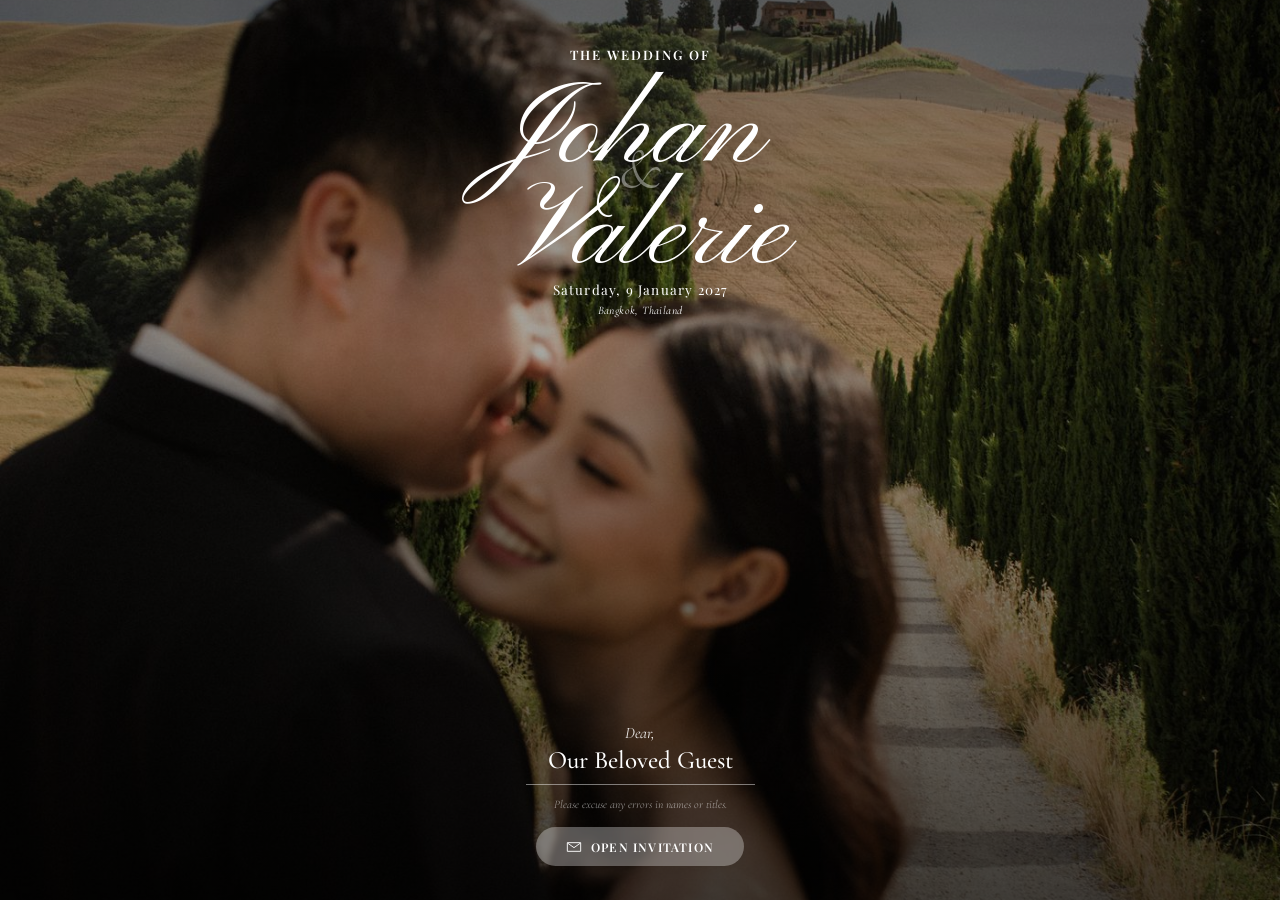
==== index.html @ 8f0fb586 "Keep mobile RSVP fields visible while the keyboard opens" ====
<!DOCTYPE html>
<html lang="en">
<head>
<meta charset="UTF-8">
<meta name="viewport" content="width=device-width, initial-scale=1.0, viewport-fit=cover">
<!-- Safari colours its status bar from this; the page canvas is black too -->
<meta name="theme-color" content="#000000">
<title>The Wedding of Johan &amp; Valerie</title>
<meta name="description" content="We invite you to celebrate the wedding of Johan & Valerie — Saturday, 9 January 2027 in Bangkok, Thailand.">
<!-- the engagement invitation's tab icon: our V&J mark, a dedicated 64px image -->
<link rel="icon" href="assets/img/favicon.png">

<!-- Fonts, all serif: Playfair Display for running text, labels and
     headings, Cormorant Garamond for the soft italic lines, the small notes
     and the cover's greeting; Pinyon Script for every name in script
     (original outlines for the opening and profile names), self-hosted, see style.css.
     Guest-name ampersands use the cover's Cormorant Garamond; see style.css
     for the other ampersand faces. -->
<link rel="preconnect" href="https://fonts.googleapis.com">
<link rel="preconnect" href="https://fonts.gstatic.com" crossorigin>
<link href="https://fonts.googleapis.com/css2?family=Playfair+Display:wght@400;500;600&family=Cormorant+Garamond:ital,wght@0,300;0,500;1,300;1,400&display=swap" rel="stylesheet">
<!-- What the opening seconds need: the intro crest (shown 3.5s in), the cover
     photo behind the greeting, and the face the two names are set in. -->
<link rel="preload" as="image" href="assets/img/monogram.webp" fetchpriority="high">
<link rel="preload" as="image" href="assets/img/cover.jpg" fetchpriority="high">
<link rel="preload" as="font" type="font/woff2" href="assets/fonts/PinyonScript.woff2" crossorigin>
<link rel="preload" as="font" type="font/woff2" href="assets/fonts/Ampersand-Bodoni.woff2" crossorigin>
<link rel="preload" as="font" type="font/woff2" href="assets/fonts/Ampersand-Tangerine.woff2" crossorigin>

<!-- Libraries -->
<link rel="stylesheet" href="https://cdn.jsdelivr.net/npm/aos@2.3.1/dist/aos.css">

<link rel="stylesheet" href="assets/css/style.css?v=20261004-mobile-forms">
</head>
<body>

<!-- Safari's bar colour on iOS 26: black strips on the top and bottom edge
     (see .edge-tint in style.css) -->
<div class="edge-tint top" aria-hidden="true"></div>
<div class="edge-tint bottom" aria-hidden="true"></div>

<!-- ══════════════════ INTRO / PRELOADER ══════════════════ -->
<!-- The engagement invitation's intro, beat for beat (timings in style.css). -->
<div id="preloader">
  <div class="preloader-content">
    <div class="intro-greeting">
      <span class="lead">Dear,</span>
      <span class="guest" id="intro-guest">Our Beloved Guest</span>
      <span class="lead">You are invited to</span>
    </div>
    <div class="first-text">THE WEDDING OF</div>
    <div class="intro-stack">
      <div class="intro-name">JOHAN GANDA WIJAYA</div>
      <img src="assets/img/monogram.webp" alt="" class="crest" width="240" height="222" fetchpriority="high">
      <div class="intro-name">EMANUELLA VALERIE DIDY</div>
    </div>
  </div>
</div>

<!-- ══════════════════ COVER (locked until opened) ══════════════════ -->
<!-- The engagement invitation's cover, over the wedding's own photo. -->
<div id="cover-section">
  <img id="cover-bg" src="assets/img/cover.jpg" alt="" fetchpriority="high">
  <div class="cover-scrim"></div>

  <div class="cover-inner">
    <div class="cover-top">
      <h1 class="sr-only">The wedding of Johan &amp; Valerie &mdash; Saturday, 9 January 2027 in Bangkok, Thailand</h1>
      <p class="eyebrow">THE WEDDING OF</p>
      <div class="names-stagger">
        <p class="name-lg">Johan</p>
        <p class="amp-lg">&amp;</p>
        <p class="name-lg">Valerie</p>
      </div>
      <p class="datestrip">Saturday, 9 January 2027<em style="display:block;font-family:var(--serif-light);font-size:.85em;letter-spacing:.4px;margin-top:5px;">Bangkok, Thailand</em></p>
    </div>

    <div class="cover-bottom">
      <p class="dear">Dear,</p>
      <p class="guest-name" id="guest-name">Our Beloved Guest</p>
      <p class="apology">Please excuse any errors in names or titles.</p>
      <button id="open-invitation" type="button">
        <svg viewBox="0 0 24 24" class="ico" aria-hidden="true"><path d="M2 5.5h20v13H2z" fill="none" stroke="currentColor" stroke-width="1.4"/><path d="M2.5 6.2 12 13l9.5-6.8" fill="none" stroke="currentColor" stroke-width="1.4"/></svg>
        <span>OPEN INVITATION</span>
      </button>
    </div>
  </div>
</div>

<!-- ══════════════════ FIXED UI ══════════════════ -->
<aside id="side-panel" aria-hidden="true">
  <div class="panel-photo" style="background-image:url('assets/img/panel.jpg')"></div>
  <div class="panel-caption">
    <p class="kicker light">THE WEDDING OF</p>
    <h2 class="serif light">Johan &amp; Valerie</h2>
    <p class="micro light">SATURDAY, 9 JANUARY 2027 — LA CHAPELLE, BANGKOK</p>
  </div>
</aside>

<!-- The one background video ("Video baru", in the engagement's two encodes):
     the 9:16 cut wherever the backdrop stands upright (a phone held upright,
     or the invitation column on a desktop), the 16:9 one otherwise. -->
<video id="video-backdrop" muted loop playsinline preload="metadata">
  <source src="assets/video/backdrop-portrait.mp4" media="(max-aspect-ratio: 1/1), (min-width: 1024px)" type="video/mp4">
  <source src="assets/video/backdrop-landscape.mp4" type="video/mp4">
</video>
<!-- The still shown until it plays is each encode's first frame. poster is one
     attribute and cannot follow a media query as <source> does, so it is set
     here, next to the element, before the browser would fetch the wrong one. -->
<script>
  document.getElementById('video-backdrop').poster =
    matchMedia('(max-aspect-ratio: 1/1), (min-width: 1024px)').matches
      ? 'assets/img/backdrop-portrait.jpg' : 'assets/img/backdrop-landscape.jpg';
</script>

<!-- Menu — the engagement invitation's: our bare monogram, top right; a 45° turn
     of the mark opens a full-screen list. -->
<button id="nav-toggle" class="nav-toggle" aria-label="Menu" aria-expanded="false" aria-controls="nav-menu" hidden>
  <img class="nav-mono" src="assets/img/monogram.webp" alt="">
</button>

<nav id="nav-menu" class="nav-menu">
  <ul>
    <li><a href="#hero">Home</a></li>
    <li><a href="#groom">Groom &amp; Bride</a></li>
    <li><a href="#story">Our Love Story</a></li>
    <li><a href="#events">Event Details</a></li>
    <li><a href="#rsvp">RSVP &amp; Wishes</a></li>
    <li><a href="#gallery">Gallery</a></li>
  </ul>
  <p class="nav-hint">Select one of the menus above to navigate.</p>
</nav>

<!-- Music — the engagement's round button, bottom left (the menu has the top right) -->
<button id="sound-toggle" aria-label="Toggle music" hidden>
  <svg id="icon-play" viewBox="0 0 24 24" aria-hidden="true"><path d="M8 5.5v13l11-6.5z"/></svg>
  <svg id="icon-pause" viewBox="0 0 24 24" aria-hidden="true" style="display:none"><rect x="7" y="5" width="3.4" height="14" rx="1"/><rect x="13.6" y="5" width="3.4" height="14" rx="1"/></svg>
</button>

<!-- ══════════════════ INVITATION COLUMN ══════════════════ -->
<main id="invitation" tabindex="-1">

  <!-- 1 · HERO over video — the engagement invitation's first page: eyebrow,
       the names stacked round a ghost ampersand, the date, and the SCROLL cue.
       Each line fades in on a stagger, replayed every time the page comes
       back into view (.reanimate, see main.js). -->
  <section class="child window hero" id="hero">
    <div class="bg-scrim"></div>
    <div class="hero-inner">
      <p class="eyebrow reanimate fade delay200ms">THE WEDDING OF</p>
      <div class="names-centred reanimate fade delay400ms">
        <p class="name-lg">Johan</p>
        <p class="amp-centred">&amp;</p>
        <p class="name-lg">Valerie</p>
      </div>
      <p class="datestrip reanimate fade delay600ms">Saturday, 9 January 2027<em style="display:block;font-family:var(--serif-light);font-size:.85em;letter-spacing:.4px;margin-top:5px;">Bangkok, Thailand</em></p>
    </div>
    <div class="scroll-cue reanimate fade delay1000ms" aria-hidden="true"><span>SCROLL</span><i></i></div>
  </section>

  <!-- 2 · DEAR GUEST -->
  <section class="child photo-section" id="dear" style="background-image:url('assets/img/2.jpg')">
    <div class="section-scrim"></div>
    <div class="content light" data-aos="fade">
      <p class="micro">Dear,</p>
      <h2 class="serif-italic guest-name-slot">Our Beloved Guest</h2>
      <div class="hairline light"></div>
      <p class="body">With hearts full of joy, we look forward to sharing our wedding day with the people who hold a special place in our lives.</p>
      <p class="body">We warmly invite you to join us in Bangkok, Thailand, to celebrate the beginning of our forever. Having you beside us would make this day all the more meaningful.</p>
    </div>
  </section>

  <!-- 3 · VERSE -->
  <section class="child photo-section" id="verse" style="background-image:url('assets/img/verse.jpg')">
    <div class="section-scrim dark"></div>
    <div class="content" data-aos="fade">
      <p class="eyebrow light">MATTHEW 19 : 6</p>
      <p class="serif-italic light verse-text">&ldquo;So they are no longer two, but one flesh.<br>Therefore what God has joined together,<br>let no one separate.&rdquo;</p>
    </div>
  </section>

  <!-- 4 · GROOM — the engagement's person page, over the wedding's portrait -->
  <section class="child photo-section person" id="groom" style="background-image:url('assets/img/groom.jpg?v=20261003-portraits')">
    <div class="scrim-person"></div>
    <div class="person-inner">
      <p class="person-label reanimate fade delay200ms">THE GROOM</p>
      <div class="person-name reanimate fade delay300ms">
        <p class="name-script">Johan</p>
      </div>
      <p class="fullname reanimate fade delay500ms">Johan Ganda Wijaya</p>
      <p class="parents reanimate fade delay700ms">Son of<br><span class="pname">Mr. Gunawan Ganda Wijaya</span> &amp; <span class="pname">Mrs. Leni Lusianti</span></p>
    </div>
  </section>

  <!-- 5 · BRIDE -->
  <section class="child photo-section person" id="bride" style="background-image:url('assets/img/bride.jpg?v=20261003-portraits')">
    <div class="scrim-person"></div>
    <div class="person-inner">
      <p class="person-label reanimate fade delay200ms">THE BRIDE</p>
      <div class="person-name reanimate fade delay300ms">
        <p class="name-script">Valerie</p>
      </div>
      <p class="fullname reanimate fade delay500ms">Emanuella Valerie Didy</p>
      <p class="parents reanimate fade delay700ms">Daughter of<br><span class="pname">Mr. Didy Ongkowidjaja</span> &amp; <span class="pname">Mrs. Widia Wijaya</span></p>
    </div>
  </section>

  <!-- 6 · LOVE STORY -->
  <section class="child photo-section" id="story" style="background-image:url('assets/img/story.jpg')">
    <div class="section-scrim dark"></div>
    <div class="content" data-aos="fade">
      <p class="eyebrow light">OUR LOVE STORY</p>
      <h2 class="serif light">A Story Written<br>Into Forever</h2>
      <p class="serif-italic light story-text">Placeholder for your story — how you met, the laughter, the journey, and the moment you both knew. A few short lines feel best here.</p>
    </div>
  </section>

  <!-- 8 · EVENTS — one shared date and venue, then a timed schedule for the
       three wedding-day events. One pair of buttons serves the page; the
       calendar file holds all of the guest's events. Holy Matrimony (and
       the line after it) shows only with &hm=1, see main.js. -->
  <section class="child photo-section events" id="events" style="background-image:url('assets/img/events.jpg')">
    <div class="section-scrim"></div>
    <div class="content events-inner">
      <div class="card-grid event-date reanimate fade delay100ms">
        <div class="card-side"><i class="rule"></i><span>SATURDAY</span><i class="rule"></i></div>
        <time class="card-date" datetime="2027-01-09"><span class="mon">JAN</span><span class="day">9</span><span class="yr">2027</span></time>
        <div class="card-side"><i class="rule"></i><span>BANGKOK</span><i class="rule"></i></div>
      </div>
      <p class="event-venue reanimate fade delay100ms">La Chapelle Bangkok</p>
      <article class="event-card reanimate fade delay200ms" id="event-holmat">
        <h3 class="card-title">Holy Matrimony</h3>
        <time class="event-time" datetime="2027-01-09T15:00:00+07:00">3.00 PM</time>
        <p class="address">Jardin de Juliet</p>
      </article>
      <div class="event-divider reanimate fade delay300ms" id="holmat-divider"></div>
      <article class="event-card reanimate fade delay400ms" id="event-cocktail">
        <h3 class="card-title">Cocktail Party</h3>
        <time class="event-time" datetime="2027-01-09T16:00:00+07:00">4.00 PM</time>
        <p class="address">La Fontaine</p>
      </article>
      <div class="event-divider reanimate fade delay500ms"></div>
      <article class="event-card reanimate fade delay600ms" id="event-reception">
        <h3 class="card-title">The Reception</h3>
        <time class="event-time" datetime="2027-01-09T18:00:00+07:00">6.00 PM</time>
        <p class="address">Saint Hall</p>
      </article>
      <div class="pill-row events-actions reanimate fade delay700ms">
        <a class="pill pill-ghost" data-calendar="all" href="#">ADD TO CALENDAR</a>
        <a class="pill pill-ghost" href="https://maps.app.goo.gl/wJNkqQa7CohiGJSt9" target="_blank" rel="noopener">GOOGLE MAPS</a>
      </div>
    </div>
  </section>

  <!-- 8b · WELCOME DINNER, the night before, after the wedding day's
       events: one card in the events page's style, over the video. It has its own pair of buttons, as it is at
       Asiatique, not La Chapelle. White type and the dark veil come from
       .light and .section-scrim.dark, so an older cached stylesheet still
       shows it right. -->
  <section class="child window" id="welcome">
    <div class="section-scrim dark"></div>
    <div class="content events-inner light">
      <article class="event-card reanimate fade delay200ms" id="event-welcome">
        <h3 class="card-title">WELCOME DINNER</h3>
        <div class="card-grid">
          <div class="card-side"><i class="rule"></i><span>FRIDAY</span><i class="rule"></i></div>
          <div class="card-date"><span class="mon">JAN</span><span class="day">8</span><span class="yr">2027</span></div>
          <div class="card-side"><i class="rule"></i><span>5:30 PM</span><i class="rule"></i></div>
        </div>
        <p class="venue">Asiatique The Riverfront</p>
        <p class="address">or depart from Asawin Grand Convention Hotel at 4:30 PM</p>
      </article>
      <div class="pill-row events-actions reanimate fade delay400ms">
        <a class="pill pill-ghost" data-calendar="welcome" href="#">ADD TO CALENDAR</a>
        <a class="pill pill-ghost" href="https://www.google.com/maps/search/?api=1&amp;query=Asiatique+The+Riverfront+Bangkok" target="_blank" rel="noopener">GOOGLE MAPS</a>
      </div>
    </div>
  </section>

  <!-- 9 · COUNTDOWN (over video) -->
  <section class="child window" id="countdown">
    <div class="section-scrim dark"></div>
    <div class="content" data-aos="fade">
      <p class="eyebrow light">COUNTING DOWN TO OUR WEDDING DAY</p>
      <div class="count-grid light">
        <div class="count-cell"><span id="cd-days">0</span><label>Days</label></div>
        <div class="count-cell"><span id="cd-hours">0</span><label>Hours</label></div>
        <div class="count-cell"><span id="cd-mins">0</span><label>Minutes</label></div>
        <div class="count-cell"><span id="cd-secs">0</span><label>Seconds</label></div>
      </div>
      <p class="serif-italic light"><time datetime="2027-01-09T15:00:00+07:00">Saturday, 9 January 2027</time></p>
    </div>
  </section>

  <!-- 10 · RSVP — this page and the two steps after it are windows onto the
       video, as the wishes page is (.rsvp-page in style.css) -->
  <section class="child rsvp-page" id="rsvp">
    <div class="section-scrim"></div>
    <div class="content" data-aos="fade">
      <p class="eyebrow">RSVP</p>
      <h2 class="serif" id="rsvp-title">Kindly Confirm<br>Your Presence</h2>
      <form id="rsvp-form" autocomplete="off">
        <!-- step 1: attendance, party size, wishes -->
        <div id="rsvp-step1">
          <p class="center rsvp-deadline">Please respond by <a href="assets/rsvp-reminder.ics" aria-label="Add a reminder for the RSVP deadline on 9 December 2026">9 December 2026</a></p>
          <label class="field-label">Attendance</label>
          <div class="radio-row">
            <label class="radio"><input type="radio" name="attendance" value="yes" checked><span>Joyfully Attending</span></label>
            <label class="radio"><input type="radio" name="attendance" value="no"><span>Regretfully Unable</span></label>
          </div>
          <div id="rsvp-count-field">
            <label class="field-label" id="guest-count-label" for="rsvp-guests">No of Guest</label>
            <div class="stepper">
              <button type="button" id="step-minus" aria-label="Fewer guests">&minus;</button>
              <input id="rsvp-guests" type="number" value="1" min="1" max="2" readonly>
              <button type="button" id="step-plus" aria-label="More guests">+</button>
            </div>
          </div>
          <label class="field-label" for="rsvp-wishes">Wishes</label>
          <textarea id="rsvp-wishes" rows="3" maxlength="500" placeholder="Share your wishes and blessings&hellip;"></textarea>
          <button type="button" class="btn solid" id="rsvp-next">CONTINUE</button>
          <button type="submit" class="btn solid" id="rsvp-send" hidden>Send Response</button>
        </div>
        <!-- step 2: each guest's name, diet and welcome-dinner attendance -->
        <div id="rsvp-step2" hidden>
          <p class="note center rsvp-instruction">Please enter the full name of each attending guest.</p>
          <p class="note center rsvp-instruction" id="rsvp-welcome-note" hidden>Will each guest join our welcome dinner on Friday, 8 January 2027?</p>
          <p class="guest-progress center" id="rsvp-guest-progress" aria-live="polite"></p>
          <div id="rsvp-guest-names"></div>
          <button type="submit" class="btn solid" id="rsvp-confirm">Continue</button>
          <button type="button" class="btn ghost" id="rsvp-back">Back</button>
        </div>
        <input type="text" name="website" id="rsvp-hp" tabindex="-1" autocomplete="off" aria-hidden="true">
        <p class="micro muted center" id="rsvp-note" role="status" aria-live="polite" hidden></p>
      </form>
    </div>
  </section>

  <!-- 10a · INFORMATION (unlocks after attending guest details) -->
  <section class="child rsvp-page" id="info" hidden>
    <div class="section-scrim"></div>
    <div class="content" data-aos="fade">
      <p class="eyebrow">BEFORE THE CELEBRATION</p>
      <h2 class="serif">For Our Guest</h2>

      <div class="info-section">
        <p class="micro">DRESS CODE</p>
        <p class="serif-italic dress-theme">Understated Elegance</p>
        <p class="dress-group-label">LADIES</p>
        <p class="body">Please wear formal attire in one of the shades below. We kindly ask that you avoid beading, sequins and glitter.</p>
        <ul class="dress-palette" aria-label="Suggested colours for ladies">
          <li><span class="sr-only">Pastel yellow</span><span class="dress-swatch pastel-yellow" aria-hidden="true"></span></li>
          <li><span class="sr-only">Rose smoke</span><span class="dress-swatch pastel-pink" aria-hidden="true"></span></li>
          <li><span class="sr-only">Laurel green</span><span class="dress-swatch pastel-green" aria-hidden="true"></span></li>
          <li><span class="sr-only">Khaki</span><span class="dress-swatch khaki" aria-hidden="true"></span></li>
        </ul>
        <p class="dress-group-label">GENTLEMEN</p>
        <p class="body">Please wear a classic suit in either of the shades below.</p>
        <ul class="dress-palette gentlemen" aria-label="Suggested suit colours for gentlemen">
          <li><span class="sr-only">Black</span><span class="dress-swatch black" aria-hidden="true"></span></li>
          <li><span class="sr-only">Khaki</span><span class="dress-swatch khaki" aria-hidden="true"></span></li>
        </ul>
      </div>

      <div class="info-section">
        <p class="micro">AN ADULTS-ONLY CELEBRATION</p>
        <p class="body">With all our love, we&rsquo;ve chosen to make our wedding an adults-only celebration, as our venue isn&rsquo;t able to accommodate children. As much as we adore your little ones, we warmly ask that no little ones join us on the day. We hope this early note gives you plenty of time to arrange care, and we can&rsquo;t wait to celebrate the evening with you.</p>
      </div>

      <button type="button" class="btn solid" id="info-continue">Continue to Accommodation Details</button>
      <p class="note center" id="info-progress-note">One more short step to complete your RSVP</p>
    </div>
  </section>

  <!-- 10b · ACCOMMODATION DETAILS (unlocks after the information step) -->
  <section class="child rsvp-page" id="details" hidden>
    <div class="section-scrim"></div>
    <div class="content" data-aos="fade">
      <div id="details-form-wrap">
        <p class="eyebrow">ONE LAST STEP</p>
        <h2 class="serif">Accommodation Details</h2>
        <form id="details-form" autocomplete="off">
          <label class="field-label">Accommodation</label>
          <div class="radio-col">
            <label class="radio"><input type="radio" name="accommodation" value="provided"><span><strong>Asawin Grand Convention Hotel <span class="stars" aria-label="5 stars">&#9733;&#9733;&#9733;&#9733;&#9733;</span></strong><em>Our treat &mdash; <a href="https://maps.app.goo.gl/W8K9ERwkXiMMZL7E8" target="_blank" rel="noopener">view on Maps</a></em></span></label>
            <label class="radio"><input type="radio" name="accommodation" value="self"><span><strong>I&rsquo;ll arrange my own stay</strong><em>No accommodation needed</em></span></label>
            <label class="radio"><input type="radio" name="accommodation" value="custom"><span><strong>Custom arrangements</strong><em>Extra nights at Asawin or an optional upgrade to The Ritz-Carlton</em></span></label>
          </div>
          <div class="custom-contact" id="custom-contact" hidden>
            <p class="note">We&rsquo;d be happy to help you extend your stay at Asawin or arrange an upgrade to The Ritz-Carlton at our group rate. Please contact us for details.</p>
            <a class="btn ghost" href="https://wa.me/6281216668858" target="_blank" rel="noopener">Contact here</a>
          </div>
          <div id="details-nights-row" hidden>
            <label class="field-label" for="details-nights">Number of Nights</label>
            <select id="details-nights">
              <option value="">&mdash; select &mdash;</option>
              <option value="1">1 night</option>
              <option value="2">2 nights</option>
            </select>
            <p class="nights-note" id="details-nights-note"></p>
          </div>
          <label class="field-label" for="details-arrival-trigger">Arrival <span class="optional">(optional &mdash; date &amp; hour)</span></label>
          <div class="arrival-row">
            <button id="details-arrival-trigger" class="arrival-trigger" type="button" aria-controls="arrival-calendar" aria-expanded="false"><span id="details-arrival-text">mm/dd/yyyy</span><svg viewBox="0 0 24 24" aria-hidden="true"><rect x="3" y="5" width="18" height="16" rx="1" fill="none" stroke="currentColor" stroke-width="1.5"/><path d="M3 10h18M8 3v4M16 3v4" fill="none" stroke="currentColor" stroke-width="1.5"/></svg></button>
            <input id="details-arrival" type="hidden">
            <select id="details-arrival-hour" aria-label="Arrival hour">
              <option value="">&mdash; hour &mdash;</option>
              <option value="0">00:00</option>
              <option value="1">01:00</option>
              <option value="2">02:00</option>
              <option value="3">03:00</option>
              <option value="4">04:00</option>
              <option value="5">05:00</option>
              <option value="6">06:00</option>
              <option value="7">07:00</option>
              <option value="8">08:00</option>
              <option value="9">09:00</option>
              <option value="10">10:00</option>
              <option value="11">11:00</option>
              <option value="12">12:00</option>
              <option value="13">13:00</option>
              <option value="14">14:00</option>
              <option value="15">15:00</option>
              <option value="16">16:00</option>
              <option value="17">17:00</option>
              <option value="18">18:00</option>
              <option value="19">19:00</option>
              <option value="20">20:00</option>
              <option value="21">21:00</option>
              <option value="22">22:00</option>
              <option value="23">23:00</option>
            </select>
          </div>
          <div class="arrival-calendar" id="arrival-calendar" role="group" aria-label="Choose an arrival date in January 2027" hidden>
            <p class="arrival-calendar-title">January 2027</p>
            <div class="arrival-calendar-grid weekdays" aria-hidden="true"><span>Sun</span><span>Mon</span><span>Tue</span><span>Wed</span><span>Thu</span><span>Fri</span><span>Sat</span></div>
            <div class="arrival-calendar-grid days" id="arrival-days"></div>
            <button class="arrival-calendar-clear" id="arrival-clear" type="button">Clear date</button>
          </div>
          <div class="notes-card">
            <p class="micro">QUESTIONS?</p>
            <p class="questions-copy">Contact us on WhatsApp at <a href="https://wa.me/6281216668858" target="_blank" rel="noopener">+62 812-1666-8858</a></p>
          </div>
          <button type="submit" class="btn solid">Complete RSVP</button>
          <p class="micro muted center" id="details-note">Required to complete your confirmation</p>
        </form>
      </div>
      <div id="details-done" hidden>
        <p class="eyebrow">ALL SET</p>
        <h2 class="serif">Thank You!</h2>
        <p class="serif-italic done-line" id="details-done-line">Your RSVP is complete.<br>We can&rsquo;t wait to celebrate with you.</p>
        <div class="hairline"></div>
        <p class="body" id="details-summary"></p>
        <a class="btn ghost" id="details-contact" href="https://wa.me/6281216668858" target="_blank" rel="noopener" hidden>Contact us on WhatsApp</a>
        <p class="note">To update your response, choose Edit response below.</p>
        <button type="button" class="btn ghost" id="details-edit-response">EDIT RESPONSE</button>
      </div>
    </div>
  </section>

  <!-- 11 · WISHES (over video) -->
  <section class="child window" id="wishes">
    <div class="section-scrim dark"></div>
    <div class="content" data-aos="fade">
      <p class="eyebrow">WISHES</p>
      <h2 class="serif">Words of Blessing</h2>
      <div id="wish-list"></div>
      <div class="wish-nav">
        <button id="wish-prev" type="button" class="btn ghost" hidden>&larr; Prev</button>
        <button id="wish-next" type="button" class="btn ghost" hidden>Next &rarr;</button>
      </div>
    </div>
  </section>

  <!-- 12 · GALLERY — the engagement's page, over the video: two strips of
       photos drifting opposite ways (filled and driven by main.js, from
       gallery-01..18), the title between them, and a verse to close. A tap
       opens the photo viewer; a swipe scrolls the strip. -->
  <section class="child gallery" id="gallery">
    <div class="section-scrim"></div>
    <div class="marquee reanimate fade delay200ms" data-dir="left">
      <div class="marquee-track" id="row-a"></div>
    </div>
    <h2 class="gallery-title reanimate fade delay400ms">MOMENTS IN TIME</h2>
    <p class="gallery-hint hint-tap reanimate fade delay500ms">Tap a photo to view the slideshow.</p>
    <div class="marquee reanimate fade delay600ms" data-dir="right">
      <div class="marquee-track" id="row-b"></div>
    </div>
    <p class="gallery-hint hint-swipe reanimate fade delay700ms">Swipe to see more</p>
    <p class="gallery-quote reanimate fade delay800ms">&ldquo;I have found the one whom my soul loves.&rdquo;</p>
    <p class="gallery-cite reanimate fade delay900ms">SONG OF SOLOMON 3:4</p>
  </section>

  <!-- 13 · CLOSING -->
  <section class="child photo-section" id="closing" style="background-image:url('assets/img/closing.jpg?v=20261003-0362')">
    <div class="section-scrim dark"></div>
    <div class="content" data-aos="fade">
      <p class="serif-italic light closing-line">We can&rsquo;t wait to celebrate<br>our special day with you</p>
      <h2 class="names light">Johan &amp; Valerie</h2>
      <div class="hairline light"></div>
      <p class="micro light">LA CHAPELLE, BANGKOK &middot; 9 JANUARY 2027</p>
    </div>
  </section>

</main>

<!-- ══════════════════ LIGHTBOX ══════════════════ -->
<div id="lightbox" hidden>
  <img id="lightbox-img" src="" alt="">
  <button id="lightbox-prev" aria-label="Previous">&#10094;</button>
  <button id="lightbox-next" aria-label="Next">&#10095;</button>
  <button id="lightbox-close" aria-label="Close">&#10005;</button>
  <div id="lightbox-counter"></div>
</div>

<!-- Ruelle — I Get To Love You. The supplied .mp3 file contains AAC/MP4 audio,
     so the published copy uses an .m4a extension and the matching MIME type. -->
<audio id="song" loop preload="auto">
  <source src="assets/audio/ruelle-i-get-to-love-you.m4a" type="audio/mp4">
</audio>

<script src="https://cdn.jsdelivr.net/npm/aos@2.3.1/dist/aos.js"></script>
<script src="assets/js/main.js?v=20261004-mobile-forms"></script>
</body>
</html>
---- assets/css/style.css ----
/* ═══════════════════════════════════════════════════════════════
   Johan & Valerie — placeholder invitation
   Art style study: monochrome editorial, hairlines, no shadows,
   frosted glass. All serif: Playfair Display for running text,
   labels and headings, Cormorant Garamond for the soft italic
   lines, Pinyon Script for every name in script, with its original
   outlines for the couple's names on the cover, first page and profiles (the
   intro, cover, first page and groom/bride pages are the engagement
   invitation's own design)
   ═══════════════════════════════════════════════════════════════ */

/* Pinyon Script — the groom and bride names and the gallery verse.
   Self-hosted as on the engagement: a device that failed to fetch it from
   Google fell back to whatever "cursive" means locally (Snell Roundhand on
   iOS). */
@font-face{
  font-family:"Pinyon Script";
  src:url("../fonts/PinyonScript.woff2") format("woff2");
  font-weight:400;
  font-style:normal;
  font-display:swap;
}
/* Custom Pinyon Script Light — retained for script text at weight 300.
   Pinyon only ships in Regular, so this lighter cut is made from it (SIL
   Open Font License, which allows modified versions): the hairlines are
   untouched and the thicker strokes are shaved, the thickest by 16 of 2048
   units a side (about 20% lighter overall). Letters A-Z, a-z only. Asking
   for weight 300 gets it. The cover, hero and profiles use the original Regular
   above so their large lettering keeps smooth curves and intact joins. */
@font-face{
  font-family:"Pinyon Script";
  src:url("../fonts/PinyonScript-Light.woff2") format("woff2");
  font-weight:300;
  font-style:normal;
  font-display:swap;
}
/* JV Serif Light — the Dear page's invitation sentence. Playfair Display
   has no weight under Regular, so its "light" (300) text drew at 400 and
   read as bold. This is a lighter cut made from Playfair Display Regular
   (SIL Open Font License; renamed, as its Reserved Font Name requires):
   the hairlines are untouched and the thicker strokes are shaved, the
   main strokes by about 30%. */
@font-face{
  font-family:"JV Serif Light";
  src:url("../fonts/JVSerif-Light.woff2") format("woff2");
  font-weight:300;
  font-style:normal;
  font-display:swap;
}
/* Every "&" on the page is Bodoni Moda's (but the two behind the couple's
   names, see JV Ampersand Script below, and the guest's name, which keeps
   its own face's "&", see --own-display): an upright serif ampersand in
   the classic shape (the italic ones read as "Et", not "&"). One 1KB file
   holding that single glyph (Google's text=& subset, SIL Open Font
   License), first in each of the stacks below. unicode-range limits it to
   U+0026, so every other character, and the line metrics, still come from
   the face after it. Declared for both styles and every weight, so the
   "&" stays upright and unthickened inside italic or bold text too. */
@font-face{
  font-family:"JV Ampersand";
  src:url("../fonts/Ampersand-Bodoni.woff2") format("woff2");
  unicode-range:U+0026;
  font-weight:100 900; font-style:normal; font-display:swap;
}
@font-face{
  font-family:"JV Ampersand";
  src:url("../fonts/Ampersand-Bodoni.woff2") format("woff2");
  unicode-range:U+0026;
  font-weight:100 900; font-style:italic; font-display:swap;
}
/* The ghost "&" behind the names on the cover and the first page is
   Tangerine's, a fine calligraphic "&" (the couple's pick from 23). Also a
   one-glyph Google text=& file (SIL Open Font License); it blocks briefly
   rather than swapping shapes, and Bodoni stands in if it never comes. */
@font-face{
  font-family:"JV Ampersand Script";
  src:url("../fonts/Ampersand-Tangerine.woff2") format("woff2");
  unicode-range:U+0026;
  font-weight:100 900; font-style:normal; font-display:block;
}

:root{
  --white:#ffffff;
  --cream:#e5e0d8;
  --ink:#292929;
  --ink-2:#3b3b3b;
  --muted:#7b7b7b;
  --hairline:rgba(201,201,201,.59);
  --hairline-light:rgba(255,255,255,.34);
  --col-w:430px;
  --vh:100vh;

  /* the faces: UI text, labels + headings, soft lines, names, each led
     by the shared ampersand. UI text is Playfair Display too, so the whole
     invitation is serif; its x-height is close to the Poppins it replaced,
     so the sizes still hold, and a light 300 resolves to its Regular.
     Plain Cormorant stands in for Cormorant Garamond on an older cached
     page. */
  --ui:"JV Ampersand","Playfair Display",Georgia,serif;
  --display:"JV Ampersand","Playfair Display",Georgia,serif;
  --serif-light:"JV Ampersand","Cormorant Garamond","Cormorant",Georgia,serif;
  --script:"JV Ampersand","Pinyon Script",cursive;
  /* the line metrics still come from Playfair Display (the one-glyph faces
     do not cover a space), which the ghost "&"s' margins are worked out for */
  --amp-script:"JV Ampersand Script","JV Ampersand","Playfair Display",Georgia,serif;
  /* the guest's name ("Ms Siena & Partner") takes the "&" of the face it is
     set in, so the "&" matches the words beside it: the stacks without the
     shared Bodoni ampersand */
  --own-display:"Playfair Display",Georgia,serif;
  --own-serif-light:"Cormorant Garamond","Cormorant",Georgia,serif;
}
@supports (height:100dvh){ :root{ --vh:100dvh; } }

*{ margin:0; padding:0; box-sizing:border-box; }
[hidden]{ display:none !important; }
/* Black canvas: it is what Safari shows under its status bar and its bottom
   toolbar, so both read as black bars instead of white ones. */
html{ scroll-behavior:smooth; background:#000; }   /* snap type is enabled from JS after open */
body{
  font-family:var(--ui);
  color:var(--ink);
  background:#000;
  -webkit-font-smoothing:antialiased;
  overflow-x:hidden;
}
/* App shell, as on the engagement. iOS Safari paints whatever the DOCUMENT
   has below the fold behind its translucent toolbar, and with one-screen
   pages that is the next page's top, or white. So the document never
   scrolls: it is exactly one screen of black canvas, and the pages scroll
   inside #invitation, a fixed full-screen box. main.js sets html.shell, so
   a phone still holding the previous main.js (the two files are cached
   separately) keeps the old document scrolling instead of a frozen page. */
html.shell, html.shell body{ height:100%; overflow:hidden; }
html.shell #invitation{
  position:fixed; inset:0;
  overflow-y:auto; overflow-x:hidden;
  scrollbar-width:none;
}
html.shell #invitation::-webkit-scrollbar{ display:none; }
html.shell .child{ height:var(--page-height,100%); }
/* Form pages may grow with enlarged display/text settings. One page scroller
   keeps all fields reachable without a clipped form or an inner scrollbar. */
html.shell .child.rsvp-page{ height:auto; min-height:var(--page-height,100%); }
html.shell.form-editing #invitation{
  bottom:auto; top:var(--form-top,0px); height:var(--form-height,100%);
  scroll-behavior:auto; overflow-anchor:none;
}
html.form-editing #sound-toggle{ visibility:hidden; }
#invitation:focus{ outline:none; }   /* focused on open, so the keyboard scrolls it */
/* iOS 26 Safari ignores theme-color. It colours its status bar and its
   toolbar from the background of a fixed element touching that edge (at
   least 80% wide and 3px tall, within ~4px of the edge), and only
   otherwise from the page. #invitation is exactly such an element, and it
   is transparent, which reads as white. So each edge gets a black strip,
   stacked above everything but the intro and the photo viewer (both dark
   themselves). 6px, black against the black bars, it reads as part of
   them. iPhone and iPad only: -webkit-touch-callout exists nowhere else. */
.edge-tint{ display:none; }
@supports (-webkit-touch-callout:none){
  .edge-tint{
    display:block; position:fixed; left:0; right:0; height:6px;
    background:#000; z-index:1001;
  }
  .edge-tint.top{ top:0; }
  .edge-tint.bottom{ bottom:0; }
}
body::-webkit-scrollbar{ display:none; }
body{ scrollbar-width:none; }
img{ max-width:100%; display:block; }
/* form controls take the page's type, not the browser's own (Arial) */
button, input, select, textarea{ font-family:inherit; }

/* ── type voices ─────────────────────────────────────────────── */
.serif, .names{ font-family:var(--display); font-weight:500; }
.serif-italic{ font-family:var(--serif-light); font-style:italic; font-weight:400; }
.script{ font-family:var(--script); font-weight:400; }

.kicker{ font-size:10px; letter-spacing:1.8px; text-transform:uppercase; line-height:17px; }
.micro{ font-size:11px; letter-spacing:1px; text-transform:uppercase; line-height:1.7; }
.body{ font-size:14px; line-height:1.75; font-weight:300; }
.date-line{ font-size:12px; letter-spacing:1.8px; text-transform:uppercase; margin-top:14px; }
.names{ font-size:44px; line-height:1.05; }
/* the engagement's .section-title */
h2.serif{ font-weight:600; font-size:23px; letter-spacing:.6px; text-transform:uppercase; line-height:1.28; }
h3.serif{ font-size:22px; line-height:1.2; }
.muted{ color:var(--muted); }
.light, .light *{ color:var(--white); }
.light .muted{ color:rgba(255,255,255,.62); }
.center{ text-align:center; }
/* The cover's apology voice (Cormorant Garamond italic, light, softened) for the
   small asides: an apology, a hint, a reassurance. The RSVP status lines
   stay in the plain face, since they also carry errors that must not be
   missed. */
.note{
  font-family:var(--serif-light); font-style:italic; font-weight:300;
  font-size:12.5px; line-height:1.5; color:rgba(41,41,41,.62);
}
.light .note{ color:rgba(255,255,255,.6); }

/* ── materials: hairlines & frosted glass (never shadows) ────── */
.hairline{ width:64px; height:1px; background:var(--hairline); margin:18px auto; }
.hairline.light{ background:var(--hairline-light); }
.glass{
  background:rgba(255,255,255,.55);
  backdrop-filter:blur(10px);
  -webkit-backdrop-filter:blur(10px);
  border:1px solid var(--hairline-light);
}

/* ═══ INTRO / PRELOADER ══════════════════════════════════════
   The engagement invitation's intro — same faces, sizes, placement and
   timings. Four beats, opacity only; nothing moves.
     0.3-2.3s  "Dear, / <guest> / You are invited to"  in, hold, out
     2.3-3.5s  "THE WEDDING OF"                         in, hold, out
     3.5-4.6s  monogram fades in
     4.5-5.6s  the two full names fade in above and below it
   then a 1s hold before main.js clears it (~6.6s in all).            */
#preloader{
  position:fixed; inset:0; z-index:1000;
  background-color:rgba(0,0,0,.94);
  backdrop-filter:blur(5px); -webkit-backdrop-filter:blur(5px);
  display:flex; align-items:center; justify-content:center;
}
.preloader-content{
  position:relative; width:100%; height:100%;
  display:flex; align-items:center; justify-content:center;
}
.first-text, .intro-name{
  color:var(--white); font-family:var(--display);
  font-size:14px; font-weight:600; letter-spacing:3px;
  opacity:0; white-space:nowrap;
}
.intro-greeting{
  position:absolute; top:50%; left:50%; transform:translate(-50%,-50%);
  width:min(86vw,430px); text-align:center;   /* definite width: autoFit measures against it */
  opacity:0;
  animation:2s fadeInOut .3s ease-in-out forwards;
}
/* "Dear," and "You are invited to" borrow the cover's apology type:
   Cormorant Garamond italic, small and quiet. The guest name sits between them in
   the display face, in the casing typed in the Sheet. */
.intro-greeting .lead{
  display:block;
  font-family:var(--serif-light); font-style:italic; font-weight:400;
  font-size:11.5px; letter-spacing:normal; line-height:1.9;
  color:rgba(255,255,255,.72);
}
.intro-greeting .guest{ display:block; margin:4px 0 6px; }
.intro-greeting .gname{
  display:block;
  font-family:var(--display); font-weight:600;
  font-size:14px; letter-spacing:3px;
  line-height:1.65; color:var(--white);
}
.intro-greeting .gamp{
  display:block; font-family:var(--own-serif-light); font-weight:500;
  font-size:13px; line-height:1.9; color:rgba(255,255,255,.78);
}
/* Guest-name ampersands match the landing-page guest name's Cormorant. */
.guest-amp{ font-family:var(--own-serif-light); font-weight:500; font-style:normal; }
.first-text{
  position:absolute; top:50%; left:50%; transform:translate(-50%,-50%);
  animation:1.2s fadeInOut 2.3s ease-in-out forwards;
}
/* JOHAN / crest / VALERIE stacked on one centre line */
.intro-stack{
  position:absolute; top:50%; left:50%; transform:translate(-50%,-50%);
  display:flex; flex-direction:column; align-items:center; gap:38px;
  text-align:center;
}
.intro-name{
  font-size:clamp(10.5px,3.3vw,14px); letter-spacing:clamp(2px,.8vw,3px);
  animation:1.1s fadeIn 4.5s ease-in-out forwards;
}
.crest{
  flex:0 0 auto; width:68px; height:auto;
  opacity:0;
  animation:1.1s fadeIn 3.5s ease-in-out forwards;
}
@keyframes fadeInOut{ 0%{opacity:0} 20%{opacity:1} 80%{opacity:1} 100%{opacity:0} }
@keyframes fadeIn{ 0%{opacity:0} 100%{opacity:.95} }

/* ═══ COVER ═══════════════════════════════════════════════════
   The engagement invitation's cover over the wedding's photo: names at
   the top, the guest and OPEN INVITATION at the foot. */
#cover-section{
  position:fixed; inset:0; z-index:900;
  width:100%; overflow:hidden;
  color:var(--white);
  transition:opacity 1s, transform 1s;
}
#cover-section.hidden{ opacity:0; transform:scale(1.02); }
#cover-bg{
  position:absolute; inset:0; width:100%; height:100%;
  object-fit:cover; object-position:50% 30%;
}
.cover-scrim{
  position:absolute; inset:0; z-index:1;
  background:linear-gradient(rgba(0,0,0,.48) 0%, rgba(0,0,0,.28) 38%, rgba(0,0,0,.72) 100%);
}
.cover-inner{
  position:relative; z-index:2;
  height:100%; display:flex; flex-direction:column;
  justify-content:space-between; align-items:center;
  padding:46px 24px calc(34px + env(safe-area-inset-bottom));
  text-align:center;
}
.cover-top, .cover-bottom{ width:100%; max-width:520px; }
/* for a screen reader and a search result, absent to everything else */
.sr-only{
  position:absolute; width:1px; height:1px; margin:-1px; padding:0;
  overflow:hidden; clip-path:inset(50%); white-space:nowrap; border:0;
}
/* shared with the hero, as on the engagement */
.eyebrow{
  font-family:var(--display); font-weight:600;
  font-size:13px; letter-spacing:2px; margin:0 0 14px;
}
.datestrip{
  font-family:var(--display); font-weight:400;
  font-size:13.5px; letter-spacing:1.2px; margin:14px 0 0;
}
/* The block carries the names' size, so its margins follow Pinyon's ink:
   Johan's J climbs a touch above its line box, and Valerie's line box runs
   well below her letters. The eyebrow and the date then sit 14px from the ink. */
.names-stagger{
  display:flex; flex-direction:column; align-items:center;
  font-size:clamp(58px,19.1vw,116px); margin:.05em 0 -.24em;
}
/* the slight diagonal, via transforms so the flex centring stays true */
.names-stagger .name-lg{
  position:relative; z-index:1; margin:0;
  font-family:var(--script); font-weight:400;
  font-size:1em; line-height:1;
}
.names-stagger .name-lg:first-of-type{ transform:translateX(-13px); }
/* tucked up so Valerie's capital starts just under Johan's line */
.names-stagger .name-lg:last-of-type{ transform:translateX(13px); margin-top:-.13em; }
/* Ghost ampersand centred on the two names; the negative margins give it no
   height. The site's one "&" (Bodoni Moda, see the top of this file),
   as on the first page. */
.amp-lg{
  font-family:var(--amp-script); font-style:normal; font-weight:400;
  font-size:calc(clamp(51px,16.8vw,102px) * .796);
  color:rgba(255,255,255,.4); margin:-.976em 0 -.024em; line-height:1; pointer-events:none;
}
/* Cormorant Garamond: "Dear," small in italic, the name in Medium. Its
   letters run small for their size, so both are set larger than the
   Playfair they replace. */
.cover-bottom .dear{
  font-family:var(--serif-light); font-style:italic; font-weight:400; font-size:16px;
  margin:0; color:rgba(255,255,255,.9);
}
.cover-bottom .guest-name{
  font-family:var(--own-serif-light); font-weight:500; font-size:25px; line-height:1.25; margin:2px 0 0;
  text-wrap:balance;   /* a long two-person name breaks evenly, not "... & Mrs." */
  border-bottom:1px solid rgba(255,255,255,.45);
  display:inline-block; padding:0 22px 8px;
}
.cover-bottom .apology{
  font-family:var(--serif-light); font-style:italic; font-weight:300;
  font-size:11.5px; color:rgba(255,255,255,.6); margin:12px 0 16px;
}
#open-invitation{
  display:inline-flex; align-items:center; justify-content:center; gap:9px;
  border:0; border-radius:100px; padding:12px 30px 11px;
  background:rgba(255,255,255,.314); color:var(--white); cursor:pointer;
  font-family:var(--display); font-weight:600; font-size:12px; letter-spacing:1.2px;
  backdrop-filter:blur(2px); -webkit-backdrop-filter:blur(2px);
  transition:background .25s, transform .25s;
}
#open-invitation:hover{ background:rgba(255,255,255,.42); transform:translateY(-1px); }
#open-invitation .ico{ width:16px; height:16px; fill:currentColor; }

/* ═══ FIXED UI ════════════════════════════════════════════════ */
#side-panel{ display:none; }
#video-backdrop{
  position:fixed; top:0; right:0; z-index:0;
  width:100%; height:var(--vh); object-fit:cover;
}
/* ── menu: the engagement's. The button is our bare monogram — no frame,
   no fill. Open/close is a 45° turn of the mark rather than a morph to an X. */
.nav-toggle{
  position:fixed; top:22px; right:22px;
  z-index:140; width:42px; height:42px;
  display:grid; place-items:center;
  background:none; border:0; padding:0; cursor:pointer;
}
.nav-toggle > *{ grid-area:1/1; }
.nav-mono{
  width:31px; height:31px; object-fit:contain; display:block;
  transform:rotate(0);
  transition:transform .45s cubic-bezier(.4,0,.2,1), filter .35s ease;
}
.nav-toggle.open .nav-mono{ transform:rotate(45deg); }

.nav-menu{
  position:fixed; inset:0; z-index:130;
  background:rgba(12,9,8,.94);
  backdrop-filter:blur(8px); -webkit-backdrop-filter:blur(8px);
  display:flex; flex-direction:column; align-items:center; justify-content:center; gap:6px;
  opacity:0; visibility:hidden; transition:opacity .5s, visibility .5s;
}
.nav-menu.open{ opacity:1; visibility:visible; }
.nav-menu ul{ list-style:none; margin:0; padding:0; text-align:center; }
.nav-menu li{ margin:14px 0; }
.nav-menu a{
  font-family:var(--display); font-size:23px; font-weight:400;
  color:var(--white); text-decoration:none;
  transition:opacity .25s;
}
.nav-menu a:hover{ opacity:.6; }
.nav-hint{
  font-family:var(--serif-light); font-size:12px; font-weight:300;
  color:rgba(255,255,255,.6);
  margin:26px 0 12px;   /* the 12px is the engagement's default <p> margin; it centres the list */
}

/* ── music: the engagement's round button, bottom left ── */
#sound-toggle{
  position:fixed; left:20px; bottom:20px;
  z-index:140; width:42px; height:42px; border-radius:50%;
  background:rgba(255,255,255,.314);
  backdrop-filter:blur(3px); -webkit-backdrop-filter:blur(3px);
  display:flex; align-items:center; justify-content:center;
  border:0; padding:0; cursor:pointer;
  transition:background .35s ease;
}
#sound-toggle svg{ width:19px; height:19px; fill:var(--white); transition:fill .35s ease; }

/* The engagement's pages are all dark; the wedding's RSVP, details and
   gallery pages are white, where a white mark would vanish. Over those
   (main.js sets .on-light) the monogram and the music button turn ink —
   but never while the dark menu is open behind them. */
.nav-toggle.on-light:not(.open) .nav-mono{ filter:invert(.84); }
#sound-toggle.on-light{ background:rgba(41,41,41,.12); }
#sound-toggle.on-light svg{ fill:var(--ink); }
.nav-menu.open ~ #sound-toggle{ background:rgba(255,255,255,.314); }
.nav-menu.open ~ #sound-toggle svg{ fill:var(--white); }

/* ═══ COLUMN & SNAP SECTIONS ══════════════════════════════════ */
#invitation{ position:relative; z-index:1; width:100%; }
.child{
  height:var(--vh);
  scroll-snap-align:start;
  scroll-snap-stop:always;
  overflow:hidden;
  position:relative;
  display:flex; align-items:center; justify-content:center;
  background:var(--white);
  will-change:transform;
}
.child .content{
  position:relative; z-index:3; text-align:center;
  padding:32px 26px; width:100%; max-width:400px;
}
/* Playfair sets old-style figures by default; capitals and counters want
   lining ones ("MATTHEW 19 : 6", the countdown, the guest count) */
.child .eyebrow{ margin-bottom:14px; font-variant-numeric:lining-nums; }
/* Pages 1-9 (the hero to the countdown) are set a size smaller than the
   cover and the RSVP pages; each page's own rules follow its section. */
#hero .eyebrow, #verse .eyebrow, #story .eyebrow,
#countdown .eyebrow{ font-size:11.5px; }

/* transparent “windows” that reveal the fixed video */
.child.window{ background:transparent; }

/* photo sections */
.photo-section{ background-size:cover; background-position:center; }
.section-scrim{ position:absolute; inset:0; z-index:1; background:rgba(255,255,255,.10); }
.section-scrim.dark{ background:rgba(16,16,16,.48); }

/* ── reveal system, the engagement's ───────────────────────────
   Elements carry .reanimate plus .fade and a .delayNms stagger. main.js
   adds .in-view while an element is on screen and REMOVES it when it
   leaves, so the page replays its stagger every time you come back. */
.fade{ opacity:0; transition:opacity 2s; }
.fade.reanimate.in-view{ opacity:1; transition:opacity 2s; }
.delay200ms{ transition-delay:.2s !important; }
.delay300ms{ transition-delay:.3s !important; }
.delay400ms{ transition-delay:.4s !important; }
.delay500ms{ transition-delay:.5s !important; }
.delay600ms{ transition-delay:.6s !important; }
.delay700ms{ transition-delay:.7s !important; }
.delay800ms{ transition-delay:.8s !important; }
.delay900ms{ transition-delay:.9s !important; }
.delay1000ms{ transition-delay:1s !important; }

/* hero — the engagement's first page, over the wedding's video */
.hero{ color:var(--white); text-align:center; padding:74px 24px; }
.hero .bg-scrim{
  position:absolute; inset:0; z-index:1;
  background:linear-gradient(rgba(0,0,0,.30) 0%, rgba(0,0,0,.42) 50%, rgba(0,0,0,.62) 100%);
}
.hero-inner{ position:relative; z-index:2; max-width:520px; }
/* Original Pinyon, as on the cover: the block carries the size and ends at the ink */
.names-centred{
  position:relative; display:flex; flex-direction:column; align-items:center;
  font-size:clamp(50px,16.6vw,95px); margin:.05em 0 -.24em;
}
.names-centred .name-lg{
  font-family:var(--script); font-weight:400;
  font-size:1em; line-height:1; margin:0;
}
.names-centred .name-lg:last-of-type{ margin-top:-.13em; }
.amp-centred{
  font-family:var(--amp-script); font-style:normal; font-weight:400;
  font-size:clamp(33px,10.77vw,59px);
  color:rgba(255,255,255,.4); margin:-.899em 0 .099em; line-height:.8;
}
#hero .datestrip{ font-size:12px; }
.scroll-cue{
  position:absolute; bottom:34px; left:50%; transform:translateX(-50%);
  display:flex; flex-direction:column; align-items:center; gap:10px; z-index:2;
}
.scroll-cue span{
  writing-mode:vertical-rl; font-size:9px; letter-spacing:3px;
  color:rgba(255,255,255,.6);
}
/* the line draws downward, erases downward, and rests until the 2s loop */
.scroll-cue i{
  width:1px; height:34px; background:rgba(255,255,255,.6);
  animation:cue-line 2s ease-in-out infinite;
}
@keyframes cue-line{
  0%    { clip-path:inset(0 0 100% 0); }
  43.3% { clip-path:inset(0 0 0 0); }
  63.3% { clip-path:inset(100% 0 0 0); }
  100%  { clip-path:inset(100% 0 0 0); }
}
@media (min-width:1025px){
  .hero-inner{ max-width:620px; }
  .names-centred{ font-size:98px; }
  .amp-centred{ font-size:64px; }
  .hero .bg-scrim{ background:linear-gradient(rgba(0,0,0,.42) 0%, rgba(0,0,0,.34) 45%, rgba(0,0,0,.55) 100%); }
}

/* dear guest */
/* No card: white text set low over a dark foot (the groom/bride pages'
   gradient), so the couple's faces stay clear and the photo stays bright. */
#dear{ align-items:flex-end; }
#dear .section-scrim{
  background:linear-gradient(rgba(0,0,0,.18) 0%, rgba(0,0,0,.30) 38%, rgba(0,0,0,.90) 100%);
}
/* 18% of the screen up from the bottom: just under the hem of Johan's
   jacket on the phone crop, already into the dark part of the fade */
#dear .content{
  padding:34px 26px calc(var(--vh) * .18); max-width:380px;
  max-height:100%; overflow-y:auto; scrollbar-width:none;
}
#dear .content::-webkit-scrollbar{ display:none; }
/* Keep the personalized name on one line; main.js reduces it further for long names. */
#dear h2{ font-family:var(--own-display); font-style:normal; font-weight:500; font-size:24px; margin-top:2px; white-space:nowrap; }
#dear .micro{ font-size:10px; text-transform:none; }
#dear .body{ font-size:13px; font-family:"JV Ampersand","JV Serif Light","Playfair Display",Georgia,serif; }
#dear .body + .body{ margin-top:12px; }

/* verse */
/* each of the three lines stays whole down to a 360px phone */
.verse-text{ font-size:18.5px; line-height:1.6; margin-top:10px; }

/* groom / bride — the engagement's person pages, over the wedding's
   portraits: label, the first name in script, full name, then parents,
   left-aligned and anchored low. */
.person{
  flex-direction:column; align-items:stretch; justify-content:flex-end;
  padding:74px 24px; color:var(--white);
  font-family:var(--ui); font-weight:300;
}
/* portraits are bright frames — they need a much heavier foot */
.scrim-person{
  position:absolute; inset:0; z-index:1;
  background:linear-gradient(rgba(0,0,0,.18) 0%, rgba(0,0,0,.30) 38%, rgba(0,0,0,.90) 100%);
}
.person-inner{ position:relative; z-index:2; width:100%; max-width:560px; }
.person-label{
  font-weight:600; font-size:11px; letter-spacing:3px;
  color:rgba(241,193,147,.5); margin:0 0 13px;
}
.person-name{ position:relative; }
.name-script{
  font-family:var(--script); font-weight:400; font-size:clamp(50px,15.6vw,84px);
  margin:0; line-height:1.22; white-space:nowrap;
}
/* Pinyon's capital J swashes 0.27em back past the text origin; indenting by
   that overhang puts the J's ink on the margin, in line with the label. */
#groom .name-script{ text-indent:.27em; }
.fullname{ font-weight:600; font-size:14.5px; margin:8px 0 0; }
.parents{ font-weight:300; font-size:13.5px; line-height:1.55; margin:15px 0 0; }
.pname{ white-space:nowrap; }   /* break the line at the ampersand, never mid-name */
@media (min-width:768px) and (max-width:1023px){
  .person{ padding-left:60px; padding-right:60px; }
  .person-inner{ max-width:640px; }
}

/* story */
#story h2.serif{ font-size:20px; }
.story-text{ font-size:18.5px; line-height:1.55; margin-top:14px; }

/* wedding-day events: one shared date and venue above a timed schedule */
#events{ color:var(--white); }
#events .section-scrim{ background:linear-gradient(rgba(0,0,0,.62) 0%, rgba(0,0,0,.72) 100%); }
.events-inner{
  display:flex; flex-direction:column; align-items:center;
  font-weight:300;
  /* the wedding's guard for a page taller than a small screen: the column
     scrolls inside the fixed-height page; invisible whenever it all fits */
  max-height:100%; overflow-y:auto; scrollbar-width:none;
}
.events-inner::-webkit-scrollbar{ display:none; }
.event-card{ width:100%; text-align:center; }
/* the engagement's clamp, capped at what a 430px column gives on desktop */
.card-title{
  font-family:var(--display); font-weight:600;
  font-size:clamp(23px,6.3vw,27px); letter-spacing:1px; line-height:1.2; margin:0 0 16px;
}
.card-grid{
  display:grid; grid-template-columns:1fr auto 1fr;
  align-items:center; gap:14px; margin-bottom:16px;
}
.card-side{ display:flex; flex-direction:column; gap:7px; font-size:11.5px; letter-spacing:.6px; }
.card-side .rule{ height:1px; background:rgba(255,255,255,.35); width:100%; }
.card-date{ display:flex; flex-direction:column; align-items:center; line-height:1; font-family:var(--display); }
.card-date .mon{ font-size:11.5px; letter-spacing:1px; }
.card-date .day{ font-size:33px; font-weight:500; margin:2px 0; }
.card-date .yr{ font-size:11px; }
.venue{ font-weight:600; font-size:13px; line-height:1.5; margin:0 0 4px; }
.address{ font-weight:300; font-size:12px; line-height:1.5; color:rgba(255,255,255,.85); margin:0 0 16px; }
.event-card > :last-child{ margin-bottom:0; }
.events-actions{ margin-top:30px; flex:none; }   /* the page's one pair of buttons */
.event-divider{ width:1px; height:56px; background:rgba(255,255,255,.35); margin:6px 0; flex:none; }
#events .event-date{ width:100%; margin-bottom:4px; }
#events .event-venue{
  font-family:var(--serif-light); font-style:italic; font-size:16px;
  font-weight:400; line-height:1.5; margin:0 0 28px;
}
#events .event-card{ max-width:320px; text-align:center; }
#events .event-time{
  display:block; font-size:11px; line-height:1.5; letter-spacing:.6px; margin:0 0 3px;
  font-variant-numeric:lining-nums tabular-nums; white-space:nowrap;
}
#events .card-title{ font-size:17.5px; letter-spacing:.3px; margin:0 0 4px; }
#events .address{
  font-family:var(--serif-light); font-style:italic; font-weight:400;
  font-size:14px; line-height:1.4; margin:0;
}
#events .event-divider{ width:100%; max-width:320px; height:1px; margin:19px 0; }
#events .events-actions{ margin-top:28px; }
/* the welcome dinner's page: the events page's veil over the video, and the
   Asawin line kept to two even lines */
#welcome .section-scrim{ background:linear-gradient(rgba(0,0,0,.62) 0%, rgba(0,0,0,.72) 100%); }
#welcome .address{ max-width:290px; margin-left:auto; margin-right:auto; text-wrap:balance; }
/* The engagement's pill, sized down for a pair: one size in every layout,
   and both buttons the same width, so each card ends in a matched pair
   rather than a big and a small button. 140px holds ADD TO CALENDAR
   (113px of label) with even air either side. */
.pill-row{ display:grid; grid-template-columns:repeat(2, 140px); gap:10px; justify-content:center; }
.pill{
  display:inline-flex; align-items:center; justify-content:center;
  border-radius:100px; padding:9px 0 8px;
  font-family:var(--ui); font-weight:600; font-size:10.5px; letter-spacing:1px;
  color:var(--white); text-decoration:none; white-space:nowrap;
  backdrop-filter:blur(2px); -webkit-backdrop-filter:blur(2px);
  transition:background .25s, transform .25s;
}
.pill-ghost{ background:rgba(255,255,255,.16); border:1px solid rgba(255,255,255,.34); }
.pill:hover{ background:rgba(255,255,255,.42); transform:translateY(-1px); }
/* Holy Matrimony links show a third row; keep air around the full schedule. */
#events.three .event-venue{ margin-bottom:22px; }
#events.three .event-divider{ margin:15px 0; }
#events.three .events-actions{ margin-top:24px; }
/* Clear the monogram and sound button on short screens. */
@media (max-height:730px){
  #events.three .events-inner{ padding-top:64px; padding-bottom:72px; }
  #events.three .event-venue{ margin-bottom:16px; }
  #events.three .event-divider{ margin:10px 0; }
  #events.three .events-actions{ margin-top:18px; }
}
.btn{
  display:inline-block; font-size:10px; letter-spacing:1.6px; text-transform:uppercase;
  text-decoration:none; cursor:pointer; border-radius:2px; padding:10px 16px;
  transition:background .3s ease, color .3s ease;
}
.btn.ghost{ color:var(--ink); border:1px solid var(--ink-2); background:transparent; }
.btn.ghost:hover{ background:var(--ink); color:var(--white); }
.btn.solid{ background:var(--ink); color:var(--white); border:1px solid var(--ink); width:100%; margin-top:18px; font-family:var(--ui); }
.btn.solid:hover{ background:transparent; color:var(--ink); }

/* countdown */
.count-grid{ display:flex; justify-content:center; gap:10px; margin:22px 0; }
.count-cell{
  width:58px; padding:10px 0 9px;
  border:1px solid var(--hairline-light);
  background:rgba(255,255,255,.10);
  backdrop-filter:blur(10px); -webkit-backdrop-filter:blur(10px);
}
.count-cell span{ font-family:var(--display); font-weight:500; font-size:22.5px; display:block; font-variant-numeric:lining-nums; }
#countdown .serif-italic{ font-size:14.5px; }
.count-cell label{ font-size:8px; letter-spacing:1.7px; text-transform:uppercase; }

/* rsvp */
#rsvp h2{ margin-bottom:22px; }
#rsvp-form{ text-align:left; }
#rsvp .rsvp-deadline{
  font-family:var(--ui); font-size:15px; font-style:normal; font-weight:700;
  line-height:1.5; color:var(--white); margin:12px 0 18px;
}
#rsvp .rsvp-deadline a{
  color:inherit; font:inherit; text-decoration:underline; text-underline-offset:3px;
  text-decoration-thickness:1px;
}
#rsvp .rsvp-instruction{ margin:0 0 12px; }
.field-label{
  display:block; font-size:10px; letter-spacing:1.8px; text-transform:uppercase;
  color:var(--muted); margin:16px 0 6px;
}
#rsvp-form input[type=text], #rsvp-form textarea, #rsvp-form select{
  width:100%; font-family:var(--ui); font-size:14px; font-weight:300;
  color:var(--ink); background:transparent;
  border:1px solid var(--hairline); border-radius:2px; padding:12px 14px;
  outline:none; resize:none;
}
#rsvp-form input[type=text]:focus, #rsvp-form textarea:focus,
#rsvp-form select:focus{ border-color:var(--ink-2); }
#rsvp-form select option{ color:var(--ink); background:var(--white); }
.radio-row{ display:flex; gap:8px; }
.radio{ flex:1; }
.radio input{ position:absolute; opacity:0; }
.radio input + span{
  display:block; text-align:center; font-size:11px; letter-spacing:.4px;
  border:1px solid var(--hairline); border-radius:2px; padding:11px 6px;
  cursor:pointer; transition:all .3s ease; color:var(--muted);
}
.radio input:checked + span{ border-color:var(--ink); color:var(--ink); background:rgba(229,224,216,.35); }
.stepper{ display:flex; align-items:center; border:1px solid var(--hairline); border-radius:2px; width:140px; }
.stepper button{
  width:40px; height:42px; font-size:17px; background:transparent; border:none;
  cursor:pointer; color:var(--ink);
}
.stepper input{
  width:60px; text-align:center; border:none; background:transparent;
  font-family:var(--display); font-weight:500; font-size:18px; color:var(--ink); outline:none;
  font-variant-numeric:lining-nums;
  -moz-appearance:textfield;
}
.stepper input::-webkit-outer-spin-button, .stepper input::-webkit-inner-spin-button{ -webkit-appearance:none; }
#rsvp .micro.center{ margin-top:12px; }
/* The first RSVP screen may scroll when the keyboard is open. Guest details
   show up to two guests, with dietary and dinner choices side by side. */
#rsvp .content{ max-height:none; overflow:visible; flex-shrink:0; }
#rsvp .content.on-step2{
  max-height:none; overflow:visible; padding:18px 26px 64px;
}
#rsvp .on-step2 .eyebrow{ margin-bottom:8px; }
#rsvp .on-step2 h2{ margin-bottom:8px; }
#rsvp .on-step2 .rsvp-instruction{ font-size:12px; line-height:1.5; margin-bottom:6px; }
.guest-progress{ font-size:10px; letter-spacing:1px; color:var(--cream); margin:8px 0; }
#rsvp .on-step2 input[type=text]{ padding:9px 12px; font-size:16px; }
#rsvp-form textarea{ font-size:16px; }
#rsvp .on-step2 select{ padding:9px 7px; font-size:12px; }
#rsvp .on-step2 .btn{ padding:10px 16px; margin-top:12px; }
#rsvp .on-step2 #rsvp-back{ margin-top:8px; }
#rsvp-guest-names .guest-entry > .field-label:first-child{ margin-top:4px; }
.guest-choices{ display:grid; grid-template-columns:repeat(2,minmax(0,1fr)); gap:10px; }
.guest-choices > div:only-child{ grid-column:1 / -1; }
#rsvp-guest-names .diet-label, #rsvp-guest-names .welcome-label{
  margin:8px 0 4px; font-size:9px; letter-spacing:1px;
}
#rsvp-guest-names .guest-entry + .guest-entry{
  border-top:1px solid var(--hairline-light); margin-top:12px; padding-top:8px;
}
#rsvp-back{ width:100%; margin-top:10px; font-family:var(--ui); }

/* honeypot — invisible to humans, tempting to bots */
#rsvp-hp{ position:absolute !important; left:-9999px !important; width:1px; height:1px; opacity:0; }

/* guest details (stage 2) */
/* Accommodation uses the page scroller too, including its expanded calendar. */
#details .content{ max-height:none; overflow:visible; flex-shrink:0; }
#details h2{ margin-bottom:6px; }
.radio-col{ display:flex; flex-direction:column; gap:8px; }
.radio-col .radio input + span{
  text-align:left; padding:12px 14px; text-transform:none; letter-spacing:0;
  font-size:13px; line-height:1.45;
}
.radio-col .radio span strong{ display:block; font-weight:500; color:var(--ink); }
.radio-col .radio span em{
  display:block; font-style:normal; font-size:11px; color:var(--muted); margin-top:2px;
}
.radio-col .radio input:checked + span{ border-color:var(--ink); background:rgba(229,224,216,.35); }
.radio-col .stars{ color:#c4c4c4; font-size:11px; letter-spacing:2px; vertical-align:1px; white-space:nowrap; }
.radio-col .radio span em a{ color:var(--muted); text-decoration:underline; text-underline-offset:2px; }
#details-form .arrival-trigger, #details-form select{
  width:100%; font-family:var(--ui); font-size:14px; font-weight:300;
  color:var(--ink); background:transparent;
  border:1px solid var(--hairline); border-radius:2px; padding:11px 14px; outline:none;
}
#details-form .arrival-trigger:focus, #details-form select:focus{ border-color:var(--ink-2); }
#details-form select option{ color:var(--ink); background:var(--white); }
.arrival-row{ display:flex; gap:8px; }
.arrival-row .arrival-trigger{
  flex:1 1 58%; min-width:0; display:flex; align-items:center;
  justify-content:space-between; gap:8px; text-align:left; cursor:pointer;
}
.arrival-trigger svg{ width:17px; height:17px; flex:none; }
.arrival-row select{ flex:1 1 42%; min-width:0; }
.arrival-calendar{
  margin-top:8px; padding:12px 14px; border:1px solid rgba(255,255,255,.3);
  border-radius:2px; background:rgba(12,12,12,.85); text-align:center;
}
.arrival-calendar-title{ font-family:var(--serif); font-size:15px; margin-bottom:10px; }
.arrival-calendar-grid{ display:grid; grid-template-columns:repeat(7,minmax(0,1fr)); gap:4px; }
.arrival-calendar-grid.weekdays{ font-family:var(--ui); font-size:10px; color:rgba(255,255,255,.62); margin-bottom:5px; }
.arrival-calendar-grid.days button{
  width:100%; min-height:34px; border:1px solid transparent; border-radius:50%;
  background:transparent; color:var(--white); font-family:var(--ui); font-size:13px; cursor:pointer;
}
.arrival-calendar-grid.days button:hover,
.arrival-calendar-grid.days button:focus-visible{ border-color:var(--white); outline:none; }
.arrival-calendar-grid.days button.selected{ background:var(--white); color:var(--ink); }
.arrival-calendar-grid.days button:disabled{ color:rgba(255,255,255,.3); cursor:default; }
.arrival-calendar-clear{
  border:0; background:transparent; color:rgba(255,255,255,.8); padding:7px;
  font-family:var(--ui); font-size:11px; text-decoration:underline; text-underline-offset:3px;
  cursor:pointer; margin-top:7px;
}
.optional{ text-transform:none; letter-spacing:.4px; color:var(--muted); }
.notes-card{
  border:1px solid var(--hairline); border-radius:2px; border-left:2px solid var(--cream);
  padding:14px 16px; margin-top:18px; text-align:left;
}
.notes-card .micro{ margin-bottom:8px; color:var(--muted); }
.questions-copy{ color:var(--ink-2); font-size:12.5px; line-height:1.6; }
.questions-copy a{ color:inherit; text-decoration:underline; text-underline-offset:3px; }
.custom-contact{ margin:10px 0 4px; text-align:left; }
.custom-contact .note{ font-size:12.5px; line-height:1.55; }
.custom-contact .btn{ margin-top:9px; min-width:150px; text-align:center; }
#details-done .done-line{ font-size:20px; line-height:1.45; margin:8px 0 4px; }
#details-done .note{ margin-top:12px; }
#details-contact{ margin-top:16px; }
#details-edit-response{ width:100%; max-width:240px; margin-top:18px; }
#details-summary{ color:var(--ink-2); }

/* information step (dress code + adults-only note, before accommodation) */
#info .content{
  max-height:none; overflow:visible;
  padding:clamp(12px,calc(var(--vh) * .024),24px) 24px 68px;
}
/* Keep the information page and its button on one screen. */
#details .content{ padding-bottom:80px; }
#info .eyebrow{ font-size:10.5px; margin-bottom:8px; }
#info h2{ font-size:clamp(20px,calc(var(--vh) * .0315),23px); margin-bottom:4px; }
.info-section{ margin-top:clamp(10px,calc(var(--vh) * .018),20px); text-align:left; }
.info-section + .info-section{ margin-top:clamp(14px,calc(var(--vh) * .022),22px); }
.info-section .micro{ margin-bottom:6px; }
.dress-group-label{ font-family:var(--ui); font-size:10px; letter-spacing:1.6px; margin:8px 0 4px; color:rgba(255,255,255,.65); }
/* the dress code's theme, under its label, in the site's soft italic */
.dress-theme{ font-size:17px; line-height:1.25; margin:-2px 0 2px; color:var(--white); }
.info-section .body{ font-size:clamp(11.5px,calc(var(--vh) * .018),13.5px); line-height:1.5; }
.dress-palette{
  display:grid; grid-template-columns:repeat(4,minmax(0,1fr)); gap:6px;
  list-style:none; margin:8px 0 10px; text-align:center;
}
.dress-palette.gentlemen{ grid-template-columns:repeat(2,1fr); max-width:145px; margin:8px auto 0; }
.dress-swatch{
  display:block; width:clamp(26px,calc(var(--vh) * .045),40px); aspect-ratio:1;
  border-radius:50%; margin:0 auto;
  border:1px solid rgba(255,255,255,.42);
}
.dress-swatch.pastel-yellow{ background:#f4e8ad; }
.dress-swatch.pastel-pink{ background:#d3b4ad; }    /* Pantone 14-1506 TCX Rose Smoke */
.dress-swatch.pastel-green{ background:#adbba1; }   /* Pantone 15-6313 TCX Laurel Green */
.dress-swatch.khaki{ background:#bdaa85; }
.dress-swatch.black{ background:#141414; border-color:rgba(255,255,255,.75); }
#info .btn.solid{ font-size:10.5px; padding:10px 14px; margin-top:14px; }
#info > .content > .note{ margin-top:8px; font-size:11.5px; }

/* hosted nights note (dynamic, in accommodation details) */
.nights-note{ font-size:12px; line-height:1.55; margin-top:8px; color:var(--ink-2); }
.nights-note.ok{ color:#5f6b52; }

/* RSVP, information and guest details — windows onto the video, as the
   wishes page is: a darker veil than the photo pages, for the small form
   type, then white text and light lines, fields and buttons. All of it is
   keyed to .rsvp-page, so an older cached page keeps its white look. */
.child.rsvp-page{ background:transparent; color:var(--white); color-scheme:dark; }
.rsvp-page .section-scrim{ background:rgba(10,10,10,.62); }
.rsvp-page .muted, .rsvp-page .field-label, .rsvp-page .optional,
.rsvp-page .info-section .micro, .rsvp-page .notes-card .micro{ color:rgba(255,255,255,.62); }
.rsvp-page .note{ color:rgba(255,255,255,.6); }
.rsvp-page .hairline{ background:var(--hairline-light); }
.rsvp-page #rsvp-form input[type=text], .rsvp-page #rsvp-form textarea,
.rsvp-page #rsvp-form select,
.rsvp-page #details-form .arrival-trigger, .rsvp-page #details-form select{
  color:var(--white); border-color:rgba(255,255,255,.3);
}
.rsvp-page #rsvp-form input[type=text]:focus, .rsvp-page #rsvp-form textarea:focus,
.rsvp-page #rsvp-form select:focus,
.rsvp-page #details-form .arrival-trigger:focus, .rsvp-page #details-form select:focus{
  border-color:rgba(255,255,255,.75);
}
.rsvp-page ::placeholder{ color:rgba(255,255,255,.42); }
.rsvp-page .radio input + span{ border-color:rgba(255,255,255,.3); color:rgba(255,255,255,.72); }
.rsvp-page .radio input:checked + span,
.rsvp-page .radio-col .radio input:checked + span{
  border-color:var(--white); color:var(--white); background:rgba(255,255,255,.16);
}
.rsvp-page .radio-col .radio span strong{ color:var(--white); }
.rsvp-page .radio-col .radio span em,
.rsvp-page .radio-col .radio span em a{ color:rgba(255,255,255,.62); }
.rsvp-page .stepper{ border-color:rgba(255,255,255,.3); }
.rsvp-page .stepper button, .rsvp-page .stepper input{ color:var(--white); }
.rsvp-page .btn.solid{ background:var(--white); color:var(--ink); border-color:var(--white); }
.rsvp-page .btn.solid:hover{ background:transparent; color:var(--white); }
.rsvp-page .btn.ghost{ color:var(--white); border-color:rgba(255,255,255,.5); }
.rsvp-page .btn.ghost:hover{ background:rgba(255,255,255,.14); color:var(--white); }
.rsvp-page .notes-card{
  border-color:rgba(255,255,255,.22); border-left-color:rgba(229,224,216,.7);
  background:rgba(18,18,18,.34);
}
.rsvp-page .info-section .body, .rsvp-page .questions-copy,
.rsvp-page .nights-note, .rsvp-page #details-summary{ color:rgba(255,255,255,.85); }
.rsvp-page .nights-note.ok{ color:#c5d0b2; }   /* the olive, lifted for a dark page */

/* wishes — sits over the video backdrop, so everything reads light */
#wishes h2{ margin-bottom:20px; color:var(--white); }
#wishes .eyebrow{ color:var(--white); }
#wishes .note{ color:rgba(255,255,255,.72); font-size:15px; text-align:center; }
#wish-list{ text-align:left; min-height:264px; }
.wish{
  padding:0; margin:0 0 22px; display:none;
}
.wish.show{ display:block; animation:wishIn .4s ease; }
@keyframes wishIn{ from{ opacity:0; transform:translateY(8px); } to{ opacity:1; transform:none; } }
.wish strong{ font-size:13px; font-weight:600; letter-spacing:.2px; display:block; margin-bottom:5px; color:var(--white); }
.wish p{ font-size:13px; font-weight:400; line-height:1.6; color:rgba(255,255,255,.85); }
.wish-nav{ display:flex; justify-content:center; gap:8px; margin-top:14px; }
#wishes .btn.ghost{ color:var(--white); border-color:rgba(255,255,255,.5); }
#wishes .btn.ghost:hover{ background:rgba(255,255,255,.14); color:var(--white); }

/* gallery — the engagement's page: a window onto the video under its
   heavy veil, two strips of photos drifting opposite ways, the title
   between them, and a verse to close. Each strip is a real horizontal
   scroller that main.js drifts by nudging scrollLeft, so a swipe always
   takes over. Keyed to .gallery, so an older cached page stays white. */
.child.gallery{
  background:transparent; color:var(--white);
  flex-direction:column; align-items:stretch; justify-content:center; gap:12px;
  padding:74px 0;
}
#gallery .section-scrim{ background:linear-gradient(rgba(0,0,0,.62) 0%, rgba(0,0,0,.72) 100%); }
#gallery > :not(.section-scrim){ position:relative; z-index:2; }
.marquee{
  width:100%; flex:none;
  overflow-x:auto; overflow-y:hidden;
  overscroll-behavior-x:contain;   /* a swipe here never turns into a page swipe */
  scrollbar-width:none;
  -webkit-mask-image:linear-gradient(90deg, transparent, #000 6%, #000 94%, transparent);
  mask-image:linear-gradient(90deg, transparent, #000 6%, #000 94%, transparent);
}
.marquee::-webkit-scrollbar{ display:none; }
.marquee-track{ display:flex; gap:12px; width:max-content; }
.marquee img{
  width:auto; max-width:none; object-fit:cover;   /* height: see below */
  border-radius:2px; cursor:pointer; transition:opacity .3s;
  -webkit-touch-callout:none;   /* a long press must not offer "Save Image" */
  -webkit-user-select:none; user-select:none;   /* the strip is dragged, never selected */
}
@media (hover:hover){ .marquee img:hover{ opacity:.82; } }
.gallery-title{
  font-family:var(--display); font-weight:500;
  font-size:clamp(21.7px,6.5vw,27.5px); line-height:1.2; padding:0 24px;
}
.gallery-hint{
  font-family:var(--serif-light); font-style:italic; font-size:12px;
  color:rgba(255,255,255,.6); padding:0 24px;
}
.hint-swipe{ text-align:right; }
.gallery-quote{
  font-family:var(--script); font-size:clamp(20px,5.6vw,24px);
  line-height:1.5; text-align:center; color:rgba(255,255,255,.92);
  margin-top:14px; padding:0 30px;
  text-wrap:balance;   /* phones never strand "loves." on a line of its own */
}
/* the groom/bride label's voice: Pinyon is unreadable at label size */
.gallery-cite{
  font-family:var(--ui); font-weight:600; font-size:10.5px; letter-spacing:2.6px;
  text-align:center; color:rgba(241,193,147,.5);
  margin-top:9px; padding:0 30px;
}
@media (min-width:768px) and (max-width:1023px){ .gallery-title, .gallery-hint{ padding:0 60px; } }
/* The photos give way to a shorter screen, so the page always fits between
   the monogram and the music button: everything else on it comes to
   ~244px, the padding to 148px (plus a little air), and the two strips
   share the rest. Full size (the engagement's 172px, 212px from a tablet
   up) from ~745px. */
.marquee img{ height:clamp(96px, calc((var(--vh) - 400px) / 2), 172px); }
@media (min-width:768px){ .marquee img{ height:clamp(96px, calc((var(--vh) - 400px) / 2), 212px); } }
@media (max-height:660px){
  .child.gallery{ gap:9px; padding:64px 0 72px; }
  .gallery-quote{ margin-top:6px; }
  .marquee img{ height:clamp(90px, calc((var(--vh) - 362px) / 2), 172px); }
}

/* closing */
.closing-line{ font-size:22px; line-height:1.45; margin-bottom:14px; }
#closing .names{ font-family:"Pinyon Script",cursive; font-weight:400; font-size:44px; }
#closing .micro{ margin-top:6px; }

/* ═══ LIGHTBOX ════════════════════════════════════════════════ */
#lightbox{
  position:fixed; inset:0; z-index:9999;
  background:rgba(0,0,0,.92);
  opacity:0; transition:opacity .3s ease;
  display:flex; align-items:center; justify-content:center;
}
#lightbox.open{ opacity:1; }
#lightbox img{ max-width:92%; max-height:88vh; object-fit:contain; }
#lightbox button{
  position:absolute; background:none; border:none; color:var(--white);
  font-size:26px; cursor:pointer; padding:18px; line-height:1;
}
#lightbox-prev{ left:2px; top:50%; transform:translateY(-50%); }
#lightbox-next{ right:2px; top:50%; transform:translateY(-50%); }
#lightbox-close{ top:6px; right:6px; }
#lightbox-counter{
  position:absolute; bottom:20px; left:0; right:0; text-align:center;
  color:var(--white); font-size:12px; letter-spacing:1.5px;
}

/* ═══ DESKTOP: side panel + right column ═════════════════════ */
@media (min-width:1024px){
  #side-panel{
    display:block; position:fixed; z-index:1;
    top:0; left:0; width:calc(100vw - var(--col-w)); height:var(--vh);
  }
  .panel-photo{ position:absolute; inset:0; background-size:cover; background-position:center 30%; }
  #side-panel::after{
    content:''; position:absolute; inset:0;
    background:linear-gradient(180deg, rgba(16,16,16,.05) 55%, rgba(16,16,16,.55) 100%);
  }
  .panel-caption{
    position:absolute; z-index:2; left:48px; bottom:44px;
  }
  .panel-caption h2{ font-size:44px; margin:6px 0 8px; }
  .panel-caption .micro{ letter-spacing:2.4px; font-size:10px; }

  #invitation{ margin-left:auto; width:var(--col-w); border-left:1px solid var(--hairline-light); }
  html.shell #invitation{ left:auto; }
  #video-backdrop{ width:var(--col-w); }
  /* bottom left of the invitation column, not over the side panel's caption */
  #sound-toggle{ left:calc(100vw - var(--col-w) + 20px); }
}

/* three event cards need ~710px at full size — trim them a touch earlier */
@media (max-height:760px){

  /* the details form is even taller — compact it in step (keep bottom clearance) */
  #details .content{ padding:16px 26px 68px; }
  #details .eyebrow{ margin-bottom:6px; }
  #details h2{ font-size:21px; margin-bottom:2px; }
  #details-form .field-label{ margin:10px 0 4px; }
  .radio-col{ gap:6px; }
  .radio-col .radio input + span{ padding:9px 12px; }
  #details-form .arrival-trigger, #details-form select{ padding:8px 12px; }
  .notes-card{ padding:10px 12px; margin-top:10px; }
  .notes-card .micro{ margin-bottom:4px; }
  .questions-copy{ font-size:11.5px; line-height:1.65; }
  #details-form .btn.solid{ padding:9px 16px; margin-top:12px; }
}

/* small phones: tighten display sizes so 100vh sections never clip */
@media (max-height:700px){
  .names{ font-size:44px; }
  h2.serif{ font-size:21px; }
  #story h2.serif{ font-size:18.5px; }
  .verse-text{ font-size:17px; }
  #wish-list{ min-height:220px; }
  #rsvp-form textarea{ height:52px; }
  .field-label{ margin:10px 0 4px; }
  #rsvp h2{ margin-bottom:12px; }
  #events .content{ padding:20px 26px; }
}

/* SE-class screens in Safari (~550px tall): place the longer invitation
   below the faces and keep the schedule clear of the floating controls. */
@media (max-height:600px){
  #rsvp .content.on-step2{ padding:16px 22px 56px; }
  #rsvp .on-step2 .eyebrow{ display:none; }
  #rsvp .on-step2 h2{ margin-bottom:8px; }
  #rsvp .on-step2 .rsvp-instruction{ font-size:11.5px; margin-bottom:6px; }
  #rsvp .on-step2 .btn{ margin-top:12px; }
  #rsvp .on-step2 .micro.center{ margin-top:8px; }
  #info .content{ padding:12px 18px 52px; }
  #info .eyebrow{ display:none; }
  #info .info-section{ margin-top:8px; }
  #info .info-section + .info-section{ margin-top:12px; }
  #info .btn.solid{ letter-spacing:.5px; margin-top:12px; }
  #dear .content{ padding-bottom:calc(var(--vh) * .13); }
  #dear .body{ font-size:12px; line-height:1.65; }
  #events .events-inner{ padding-top:64px; padding-bottom:72px; }
  #events .card-title{ font-size:16px; }
  #events .event-date{ gap:10px; }
  #events .event-date .card-side{ font-size:10.5px; gap:5px; }
  #events .event-date .card-date .mon{ font-size:10px; }
  #events .event-date .card-date .day{ font-size:23px; margin:1px 0; }
  #events .event-date .card-date .yr{ font-size:9.5px; }
  #events .event-venue{ margin-bottom:14px; }
  #events .events-actions{ margin-top:18px; }
  #events .event-divider{ margin:9px 0; }
}
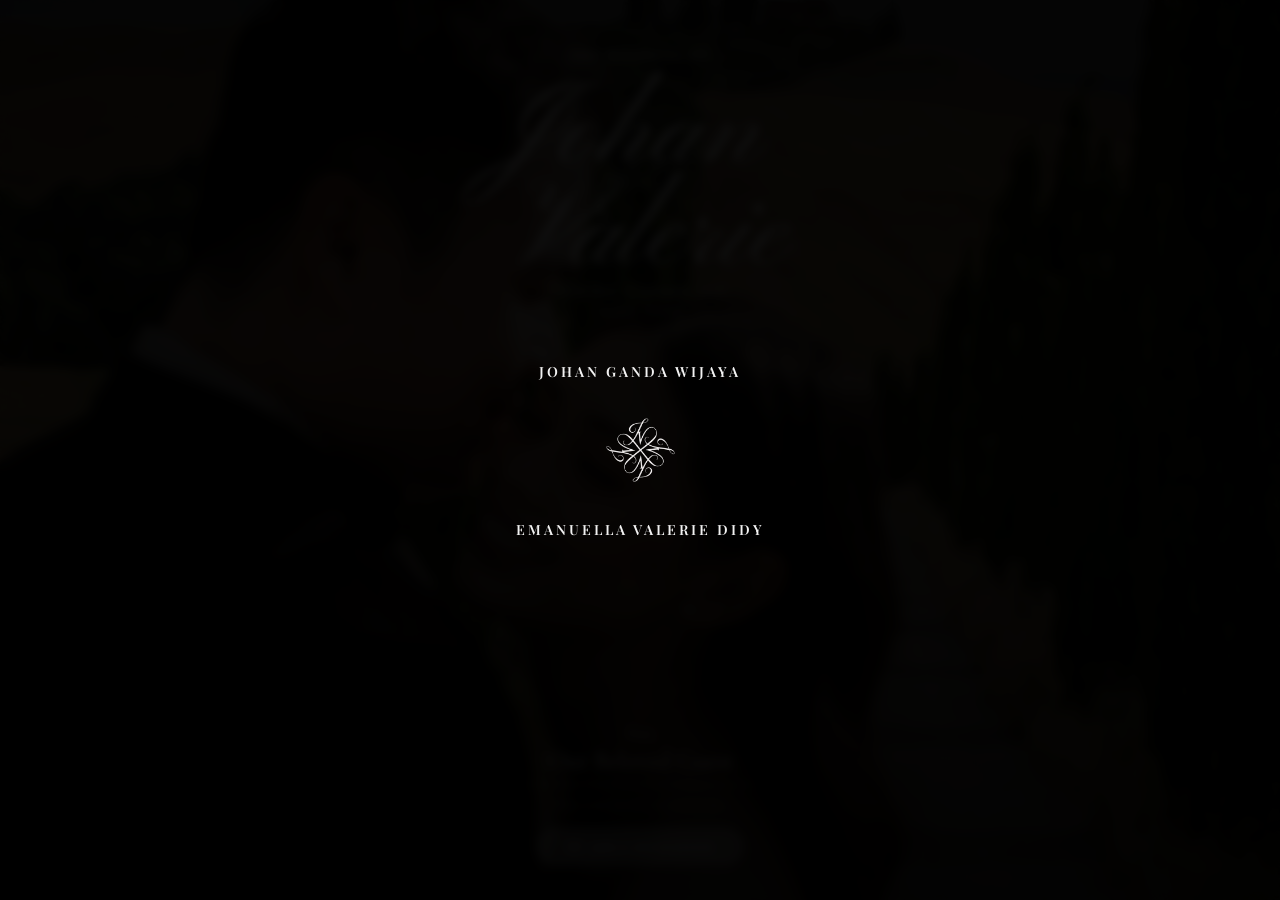
==== commit f3047c5b: "Link preview: the cover photo, title and date; keep the page out of search WhatsApp, iMessage and LI" ====
--- a/index.html
+++ b/index.html
@@ -7,6 +7,21 @@
 <meta name="theme-color" content="#000000">
 <title>The Wedding of Johan &amp; Valerie</title>
 <meta name="description" content="We invite you to celebrate the wedding of Johan & Valerie — Saturday, 9 January 2027 in Bangkok, Thailand.">
+<!-- Kept out of search results, like the engagement's page. A robots.txt in
+     /wedding/ is never read (crawlers fetch it only at the domain root), so
+     the tag goes on the page. Link previews ignore it. -->
+<meta name="robots" content="noindex, nofollow">
+<!-- The link preview in WhatsApp, iMessage, LINE and Telegram: a band of the
+     cover photo. The image URL is absolute because the scraper has no page to
+     resolve a relative one against. No og:url on purpose: it would tell
+     Facebook and Messenger that every guest's link is the plain page, and
+     their preview would open it without the guest's name. -->
+<meta property="og:title" content="The Wedding of Johan &amp; Valerie">
+<meta property="og:description" content="Saturday, 9 January 2027 · La Chapelle Bangkok">
+<meta property="og:image" content="https://johan-valerie.github.io/wedding/assets/img/share.jpg">
+<meta property="og:image:width" content="1200">
+<meta property="og:image:height" content="720">
+<meta property="og:type" content="website">
 <!-- the engagement invitation's tab icon: our V&J mark, a dedicated 64px image -->
 <link rel="icon" href="assets/img/favicon.png">
 
@@ -39,6 +54,15 @@
 <div class="edge-tint top" aria-hidden="true"></div>
 <div class="edge-tint bottom" aria-hidden="true"></div>
 
+<!-- A phone held sideways is asked to turn upright: every page is one upright
+     screen (main.js sets html.turn-upright; see #rotate-note in style.css).
+     display:none here, so a stale stylesheet never shows it. -->
+<div id="rotate-note" style="display:none" aria-hidden="true">
+  <svg viewBox="0 0 48 48"><rect x="15" y="5" width="18" height="38" rx="3.5" fill="none" stroke="currentColor" stroke-width="1.5"/><path d="M21.5 38.5h5" fill="none" stroke="currentColor" stroke-width="1.5" stroke-linecap="round"/></svg>
+  <p class="eyebrow">PLEASE ROTATE YOUR PHONE</p>
+  <p class="serif-italic">This invitation is best viewed upright.</p>
+</div>
+
 <!-- ══════════════════ INTRO / PRELOADER ══════════════════ -->
 <!-- The engagement invitation's intro, beat for beat (timings in style.css). -->
 <div id="preloader">
@@ -211,7 +235,9 @@
     <div class="content" data-aos="fade">
       <p class="eyebrow light">OUR LOVE STORY</p>
       <h2 class="serif light">A Story Written<br>Into Forever</h2>
-      <p class="serif-italic light story-text">Placeholder for your story — how you met, the laughter, the journey, and the moment you both knew. A few short lines feel best here.</p>
+      <p class="serif-italic light story-text">One of us came for a friend.<br>Both of us stayed.</p>
+      <p class="serif-italic light story-text">No one marks the mile<br>where wandering<br>becomes belonging.</p>
+      <p class="serif-italic light story-text">In June, where the bells<br>are older than our names,<br>the one who loves the road<br>was asked for the rest of the way.</p>
     </div>
   </section>
 
@@ -253,10 +279,11 @@
   </section>
 
   <!-- 8b · WELCOME DINNER, the night before, after the wedding day's
-       events: one card in the events page's style, over the video. It has its own pair of buttons, as it is at
-       Asiatique, not La Chapelle. White type and the dark veil come from
-       .light and .section-scrim.dark, so an older cached stylesheet still
-       shows it right. -->
+       events: one card in the events page's style, over the video, with the
+       day and time only (the couple asked for the place to be left off), and
+       its own Add to Calendar. White type and the dark veil come from .light
+       and .section-scrim.dark, so an older cached stylesheet still shows it
+       right. -->
   <section class="child window" id="welcome">
     <div class="section-scrim dark"></div>
     <div class="content events-inner light">
@@ -267,12 +294,9 @@
           <div class="card-date"><span class="mon">JAN</span><span class="day">8</span><span class="yr">2027</span></div>
           <div class="card-side"><i class="rule"></i><span>5:30 PM</span><i class="rule"></i></div>
         </div>
-        <p class="venue">Asiatique The Riverfront</p>
-        <p class="address">or depart from Asawin Grand Convention Hotel at 4:30 PM</p>
       </article>
       <div class="pill-row events-actions reanimate fade delay400ms">
         <a class="pill pill-ghost" data-calendar="welcome" href="#">ADD TO CALENDAR</a>
-        <a class="pill pill-ghost" href="https://www.google.com/maps/search/?api=1&amp;query=Asiatique+The+Riverfront+Bangkok" target="_blank" rel="noopener">GOOGLE MAPS</a>
       </div>
     </div>
   </section>
@@ -382,12 +406,12 @@
         <form id="details-form" autocomplete="off">
           <label class="field-label">Accommodation</label>
           <div class="radio-col">
-            <label class="radio"><input type="radio" name="accommodation" value="provided"><span><strong>Asawin Grand Convention Hotel <span class="stars" aria-label="5 stars">&#9733;&#9733;&#9733;&#9733;&#9733;</span></strong><em>Our treat &mdash; <a href="https://maps.app.goo.gl/W8K9ERwkXiMMZL7E8" target="_blank" rel="noopener">view on Maps</a></em></span></label>
+            <label class="radio"><input type="radio" name="accommodation" value="provided"><span><strong>Century Park Hotel Bangkok <span class="stars" aria-label="4 stars">&#9733;&#9733;&#9733;&#9733;</span></strong><em>Our treat &mdash; <a href="https://www.google.com/maps/search/?api=1&amp;query=Century+Park+Hotel+Bangkok" target="_blank" rel="noopener">view on Maps</a></em></span></label>
             <label class="radio"><input type="radio" name="accommodation" value="self"><span><strong>I&rsquo;ll arrange my own stay</strong><em>No accommodation needed</em></span></label>
-            <label class="radio"><input type="radio" name="accommodation" value="custom"><span><strong>Custom arrangements</strong><em>Extra nights at Asawin or an optional upgrade to The Ritz-Carlton</em></span></label>
+            <label class="radio"><input type="radio" name="accommodation" value="custom"><span><strong>Custom arrangements</strong><em>Extra nights at Century Park or an optional upgrade to The Ritz-Carlton</em></span></label>
           </div>
           <div class="custom-contact" id="custom-contact" hidden>
-            <p class="note">We&rsquo;d be happy to help you extend your stay at Asawin or arrange an upgrade to The Ritz-Carlton at our group rate. Please contact us for details.</p>
+            <p class="note">We&rsquo;d be happy to help you extend your stay at Century Park or arrange an upgrade to The Ritz-Carlton at our group rate. Please contact us for details.</p>
             <a class="btn ghost" href="https://wa.me/6281216668858" target="_blank" rel="noopener">Contact here</a>
           </div>
           <div id="details-nights-row" hidden>
--- a/assets/css/style.css
+++ b/assets/css/style.css
@@ -164,6 +164,22 @@
   .edge-tint.top{ top:0; }
   .edge-tint.bottom{ bottom:0; }
 }
+/* A phone held sideways (main.js sets html.turn-upright). Every page is one
+   upright screen; on its side a phone leaves under ~500px of height, which
+   cuts the pages off (the cover's Open Invitation button falls below the
+   edge), so the guest is asked to turn it upright, over everything. */
+#rotate-note{
+  position:fixed; inset:0; z-index:10000;
+  background:#000; color:var(--white);
+  flex-direction:column; align-items:center; justify-content:center; gap:14px;
+  padding:24px; text-align:center;
+}
+html.turn-upright #rotate-note{ display:flex !important; }
+#rotate-note svg{ width:44px; height:44px; animation:turn-upright 2.8s ease-in-out infinite; }
+#rotate-note .eyebrow{ margin:4px 0 0; font-size:12px; letter-spacing:2.4px; }
+#rotate-note .serif-italic{ font-size:17px; color:rgba(255,255,255,.72); }
+@keyframes turn-upright{ 0%, 22%{ transform:rotate(-90deg); } 58%, 100%{ transform:rotate(0); } }
+@media (prefers-reduced-motion:reduce){ #rotate-note svg{ animation:none; } }
 body::-webkit-scrollbar{ display:none; }
 body{ scrollbar-width:none; }
 img{ max-width:100%; display:block; }
@@ -498,9 +514,13 @@
   position:relative; display:flex; flex-direction:column; align-items:center;
   font-size:clamp(50px,16.6vw,95px); margin:.05em 0 -.24em;
 }
+/* Pinyon's J swings .26em left of the word, and the closing n and e run
+   .07em past its end. The side padding puts that ink inside the box, or
+   iOS Safari leaves it unpainted as the names fade in (the J's loop was cut
+   off). Even on both sides, so the names stay where they were. */
 .names-centred .name-lg{
   font-family:var(--script); font-weight:400;
-  font-size:1em; line-height:1; margin:0;
+  font-size:1em; line-height:1; margin:0; padding:0 .3em;
 }
 .names-centred .name-lg:last-of-type{ margin-top:-.13em; }
 .amp-centred{
@@ -646,10 +666,9 @@
 }
 #events .event-divider{ width:100%; max-width:320px; height:1px; margin:19px 0; }
 #events .events-actions{ margin-top:28px; }
-/* the welcome dinner's page: the events page's veil over the video, and the
-   Asawin line kept to two even lines */
+/* the welcome dinner's page: the events page's veil over the video */
 #welcome .section-scrim{ background:linear-gradient(rgba(0,0,0,.62) 0%, rgba(0,0,0,.72) 100%); }
-#welcome .address{ max-width:290px; margin-left:auto; margin-right:auto; text-wrap:balance; }
+#welcome .pill-row{ grid-template-columns:140px; }   /* its one button, centred */
 /* The engagement's pill, sized down for a pair: one size in every layout,
    and both buttons the same width, so each card ends in a matched pair
    rather than a big and a small button. 140px holds ADD TO CALENDAR
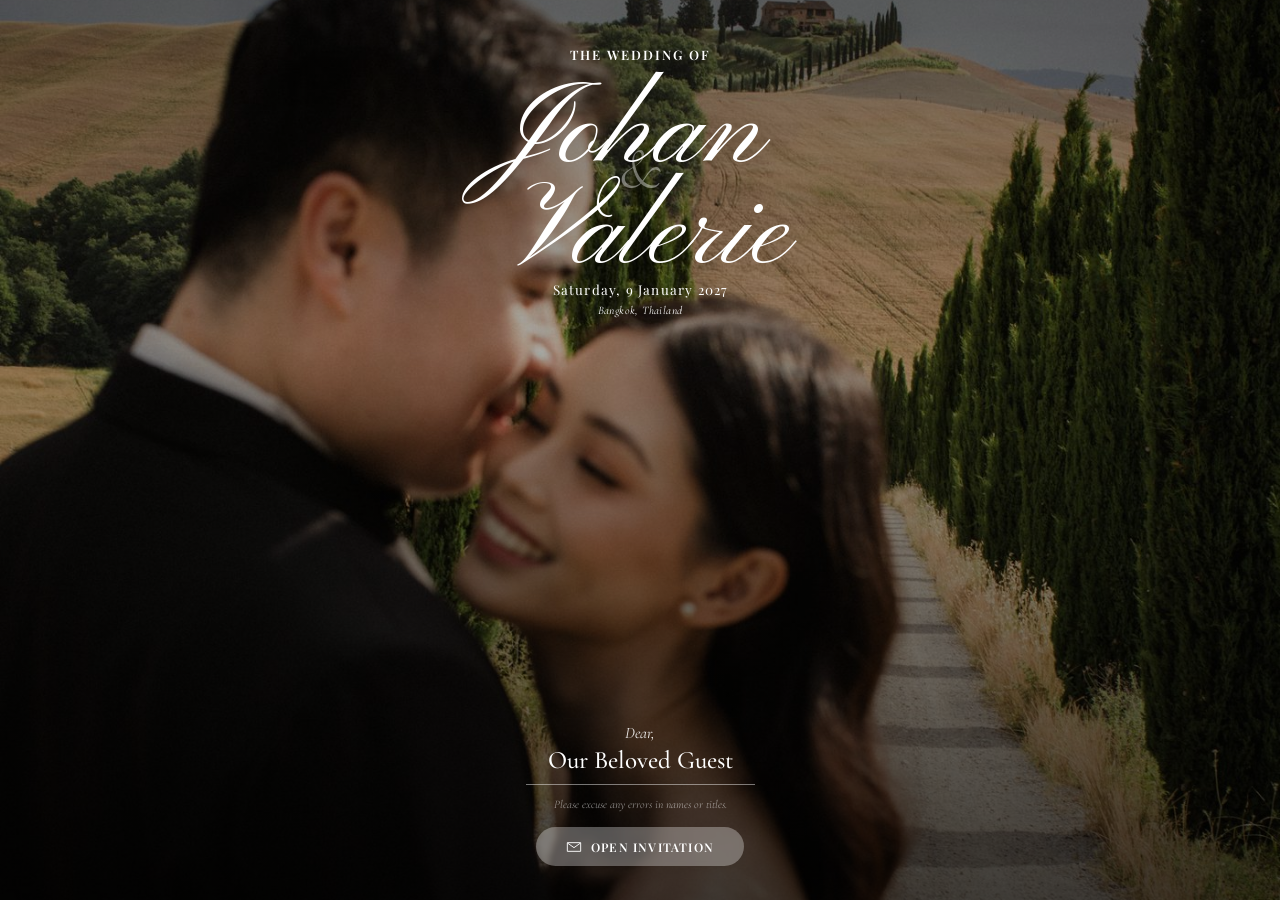
==== commit 9c4c40df: "Accommodation: Century Park's hosted dates, 8–10 January 2027 The hosted choice now reads "Our treat" ====
--- a/index.html
+++ b/index.html
@@ -354,7 +354,6 @@
           <button type="submit" class="btn solid" id="rsvp-confirm">Continue</button>
           <button type="button" class="btn ghost" id="rsvp-back">Back</button>
         </div>
-        <input type="text" name="website" id="rsvp-hp" tabindex="-1" autocomplete="off" aria-hidden="true">
         <p class="micro muted center" id="rsvp-note" role="status" aria-live="polite" hidden></p>
       </form>
     </div>
@@ -406,7 +405,7 @@
         <form id="details-form" autocomplete="off">
           <label class="field-label">Accommodation</label>
           <div class="radio-col">
-            <label class="radio"><input type="radio" name="accommodation" value="provided"><span><strong>Century Park Hotel Bangkok <span class="stars" aria-label="4 stars">&#9733;&#9733;&#9733;&#9733;</span></strong><em>Our treat &mdash; <a href="https://www.google.com/maps/search/?api=1&amp;query=Century+Park+Hotel+Bangkok" target="_blank" rel="noopener">view on Maps</a></em></span></label>
+            <label class="radio"><input type="radio" name="accommodation" value="provided"><span><strong>Century Park Hotel Bangkok <span class="stars" aria-label="4 stars">&#9733;&#9733;&#9733;&#9733;</span></strong><em>Our treat, 8&ndash;10 January 2027 &mdash; <a href="https://www.google.com/maps/search/?api=1&amp;query=Century+Park+Hotel+Bangkok" target="_blank" rel="noopener">view on Maps</a></em></span></label>
             <label class="radio"><input type="radio" name="accommodation" value="self"><span><strong>I&rsquo;ll arrange my own stay</strong><em>No accommodation needed</em></span></label>
             <label class="radio"><input type="radio" name="accommodation" value="custom"><span><strong>Custom arrangements</strong><em>Extra nights at Century Park or an optional upgrade to The Ritz-Carlton</em></span></label>
           </div>
@@ -544,6 +543,6 @@
 </audio>
 
 <script src="https://cdn.jsdelivr.net/npm/aos@2.3.1/dist/aos.js"></script>
-<script src="assets/js/main.js?v=20261004-mobile-forms"></script>
+<script src="assets/js/main.js?v=20261012-rsvp-reliability"></script>
 </body>
 </html>
--- a/assets/css/style.css
+++ b/assets/css/style.css
@@ -1128,3 +1128,21 @@
   #events .events-actions{ margin-top:18px; }
   #events .event-divider{ margin:9px 0; }
 }
+
+/* Short phone screens (an iPhone SE in Safari, Display Zoom, a large Android
+   display size). The RSVP steps are taller than the screen there, and the
+   music button would sit on their buttons, so it steps aside while one of
+   them is under it (main.js sets .over-form); the music keeps playing. The
+   accommodation heading comes up to the menu mark's corner: it wraps short
+   of the mark, and on 320px screens it and the wishes heading set smaller. */
+@media (max-height:620px) and (max-width:600px){
+  #sound-toggle{ transition:background .35s ease, opacity .3s ease, visibility .3s; }
+  #sound-toggle.over-form{ opacity:0; visibility:hidden; pointer-events:none; }
+  #details h2{ max-width:calc(100vw - 124px); margin-left:auto; margin-right:auto; }
+}
+@media (max-width:340px){
+  #details h2{ font-size:19.5px; }
+}
+@media (max-width:340px) and (max-height:560px){
+  #wishes h2{ font-size:18px; }
+}
